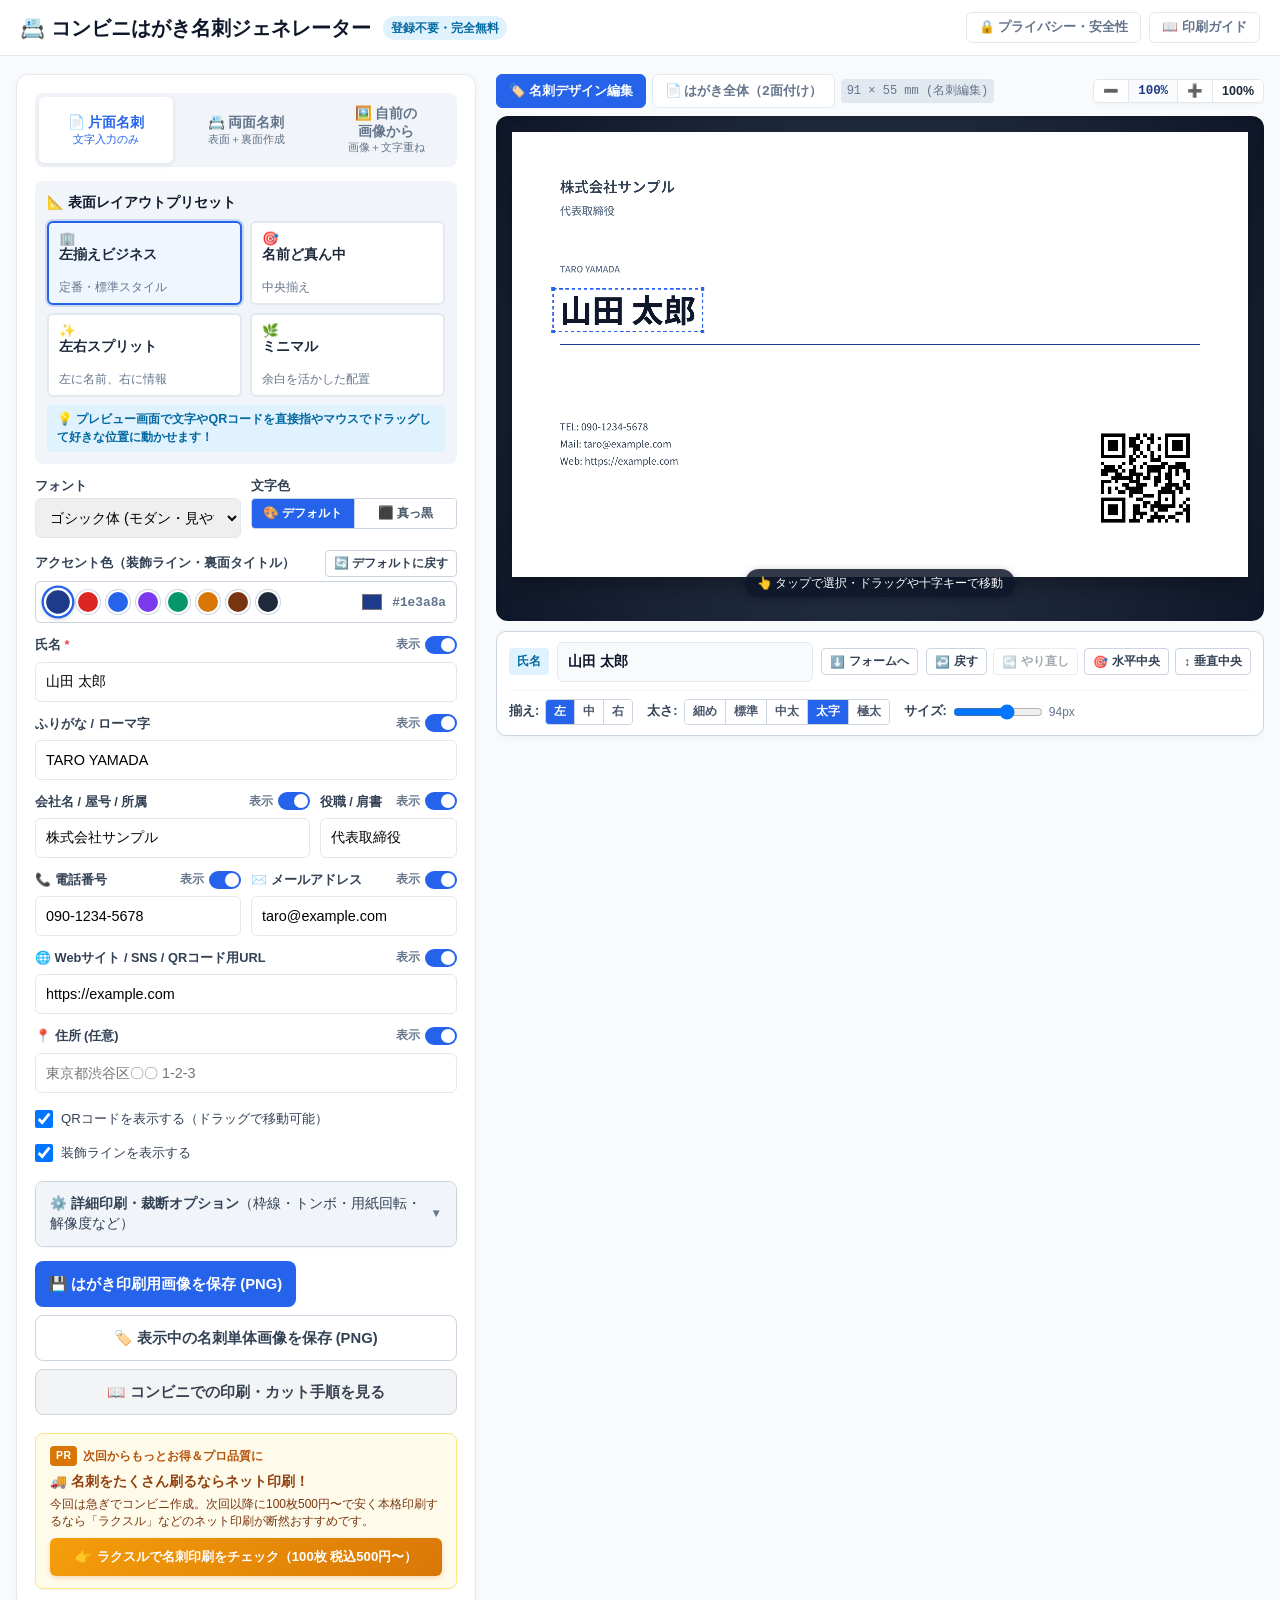
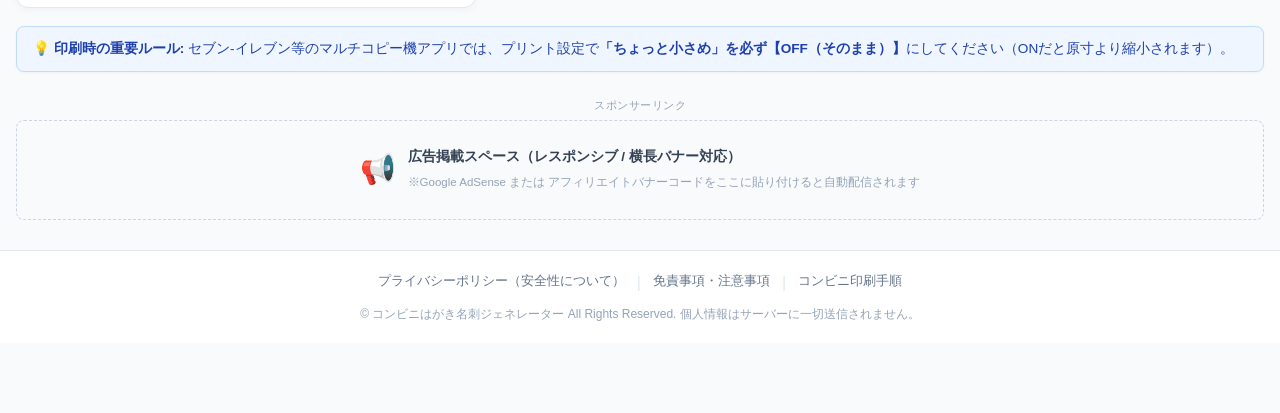
==== web/index.html @ 7e8330ee "Add affiliate PR cards and Google AdSense ad slots" ====
<!DOCTYPE html>
<html lang="ja">
<head>
  <meta charset="UTF-8">
  <meta name="viewport" content="width=device-width, initial-scale=1.0, maximum-scale=1.0, user-scalable=no">
  <title>【完全無料】コンビニはがき名刺ジェネレーター | 登録不要・即日コンビニ印刷</title>
  <meta name="description" content="緊急で名刺が必要なときに！セブン-イレブン等のコンビニはがき用紙（100×148mm）に名刺2枚を面付け＆裁断トンボ付きで作成できる無料Webツール。郵便番号枠を避ける安全配置対応。個人情報はサーバーに一切送信されません。">
  <meta name="keywords" content="名刺, コンビニ, はがき, 印刷, セブンイレブン, 即日, 緊急, 名刺作成, 無料, トンボ, 郵便番号枠回避">
  
  <!-- OGP / SNS Card -->
  <meta property="og:title" content="【完全無料】コンビニはがき名刺ジェネレーター | 登録不要・即日印刷">
  <meta property="og:description" content="はがき1枚に名刺2枚を面付け＆カッター用トンボ付きで自動生成！郵便番号枠を避ける安全配置に対応したWebツール。">
  <meta property="og:type" content="website">
  <meta name="twitter:card" content="summary_large_image">

  <!-- Google Fonts (Noto Sans JP & Noto Serif JP - 300..900すべての太さに完全対応) -->
  <link rel="preconnect" href="https://fonts.googleapis.com">
  <link rel="preconnect" href="https://fonts.gstatic.com" crossorigin>
  <link href="https://fonts.googleapis.com/css2?family=Noto+Sans+JP:wght@300;400;500;600;700;900&family=Noto+Serif+JP:wght@300;400;500;600;700;900&display=swap" rel="stylesheet">

  <link rel="stylesheet" href="style.css">
  <script src="qrcode.min.js"></script>
</head>
<body>
  <header>
    <div class="header-inner">
      <div class="brand">
        <h1>📇 コンビニはがき名刺ジェネレーター</h1>
        <span class="badge">登録不要・完全無料</span>
      </div>
      <div class="header-links">
        <button type="button" id="btn-privacy-link" class="header-link-btn">🔒 プライバシー・安全性</button>
        <button type="button" id="btn-header-guide" class="header-link-btn">📖 印刷ガイド</button>
      </div>
    </div>
  </header>

  <!-- スマホ用 固定ボトムアクションバー -->
  <div class="mobile-bottom-bar" id="mobile-bottom-bar">
    <button type="button" id="m-btn-scroll-preview" class="m-btn m-btn-view">
      👁️ プレビューを見る
    </button>
    <button type="button" id="m-btn-download" class="m-btn m-btn-save">
      💾 はがき印刷画像を保存
    </button>
  </div>

  <main class="container">
    <!-- 左側: 設定・入力パネル -->
    <section class="panel-left">
      <!-- 3通りの用途別メインタブ -->
      <div class="main-mode-tabs">
        <button class="main-tab-btn active" data-mode="single">
          📄 片面名刺<br><small>文字入力のみ</small>
        </button>
        <button class="main-tab-btn" data-mode="double">
          📇 両面名刺<br><small>表面＋裏面作成</small>
        </button>
        <button class="main-tab-btn" data-mode="upload">
          🖼️ 自前の<br>画像から<small>画像＋文字重ね</small>
        </button>
      </div>

      <!-- ============================================== -->
      <!-- モード①: 片面名刺（文字入力・表面のみ） -->
      <!-- ============================================== -->
      <div id="section-single" class="mode-section active">
        <div id="single-front-slot">
          <!-- 表面入力コンテナ（片面・両面表面で動的共有） -->
          <div id="front-fields-container">
            <!-- レイアウトプリセット選択 -->
            <div class="form-group layout-preset-group">
          <label class="section-label">📐 表面レイアウトプリセット</label>
          <div class="preset-buttons">
            <button type="button" class="preset-btn active" data-preset="left">
              🏢 <strong>左揃えビジネス</strong><br><small>定番・標準スタイル</small>
            </button>
            <button type="button" class="preset-btn" data-preset="center">
              🎯 <strong>名前ど真ん中</strong><br><small>中央揃え</small>
            </button>
            <button type="button" class="preset-btn" data-preset="split">
              ✨ <strong>左右スプリット</strong><br><small>左に名前、右に情報</small>
            </button>
            <button type="button" class="preset-btn" data-preset="minimal">
              🌿 <strong>ミニマル</strong><br><small>余白を活かした配置</small>
            </button>
          </div>
          <p class="drag-hint">💡 <strong>プレビュー画面で文字やQRコードを直接指やマウスでドラッグして好きな位置に動かせます！</strong></p>
        </div>

        <div class="form-row">
          <div class="form-group flex-1">
            <label for="font-family">フォント</label>
            <select id="font-family">
              <option value="sans-serif">ゴシック体 (モダン・見やすい)</option>
              <option value="serif">明朝体 (フォーマル・上品)</option>
            </select>
          </div>
          <div class="form-group flex-1">
            <label>文字色</label>
            <div class="btn-group-toggle" id="group-text-color-mode">
              <button type="button" class="text-color-btn active" data-color-mode="default">🎨 デフォルト</button>
              <button type="button" class="text-color-btn" data-color-mode="black">⬛ 真っ黒</button>
            </div>
          </div>
        </div>

        <div class="form-group">
          <div class="contact-header">
            <label for="theme-color">アクセント色（装飾ライン・裏面タイトル）</label>
            <button type="button" id="btn-reset-theme-color" class="btn-micro" title="デフォルト色(#1e3a8a)に戻す">🔄 デフォルトに戻す</button>
          </div>
          <div class="accent-palette-wrapper">
            <div class="accent-palette" id="accent-palette">
              <button type="button" class="accent-swatch active" data-color="#1e3a8a" title="ネイビー（デフォルト）" style="background-color: #1e3a8a;"></button>
              <button type="button" class="accent-swatch" data-color="#dc2626" title="レッド（赤）" style="background-color: #dc2626;"></button>
              <button type="button" class="accent-swatch" data-color="#2563eb" title="ブルー（青）" style="background-color: #2563eb;"></button>
              <button type="button" class="accent-swatch" data-color="#7c3aed" title="パープル（紫）" style="background-color: #7c3aed;"></button>
              <button type="button" class="accent-swatch" data-color="#059669" title="グリーン（緑）" style="background-color: #059669;"></button>
              <button type="button" class="accent-swatch" data-color="#d97706" title="オレンジ（橙）" style="background-color: #d97706;"></button>
              <button type="button" class="accent-swatch" data-color="#78350f" title="ブラウン（茶）" style="background-color: #78350f;"></button>
              <button type="button" class="accent-swatch" data-color="#1e293b" title="ブラック（墨）" style="background-color: #1e293b;"></button>
            </div>
            <div class="color-picker-inline">
              <input type="color" id="theme-color" value="#1e3a8a" title="自由な色を選択">
              <span id="color-hex-label">#1e3a8a</span>
            </div>
          </div>
        </div>

        <div class="form-group">
          <div class="contact-header">
            <label for="input-name">氏名 <span class="required">*</span></label>
            <label class="contact-toggle-label">
              <span class="toggle-status-text">表示</span>
              <span class="toggle-switch-sm">
                <input type="checkbox" id="check-show-name" checked>
                <span class="toggle-slider-sm"></span>
              </span>
            </label>
          </div>
          <input type="text" id="input-name" placeholder="山田 太郎" value="山田 太郎">
        </div>

        <div class="form-group">
          <div class="contact-header">
            <label for="input-kana">ふりがな / ローマ字</label>
            <label class="contact-toggle-label">
              <span class="toggle-status-text">表示</span>
              <span class="toggle-switch-sm">
                <input type="checkbox" id="check-show-kana" checked>
                <span class="toggle-slider-sm"></span>
              </span>
            </label>
          </div>
          <input type="text" id="input-kana" placeholder="Taro Yamada" value="TARO YAMADA">
        </div>

        <div class="form-row">
          <div class="form-group flex-2">
            <div class="contact-header">
              <label for="input-company">会社名 / 屋号 / 所属</label>
              <label class="contact-toggle-label">
                <span class="toggle-status-text">表示</span>
                <span class="toggle-switch-sm">
                  <input type="checkbox" id="check-show-company" checked>
                  <span class="toggle-slider-sm"></span>
                </span>
              </label>
            </div>
            <input type="text" id="input-company" placeholder="株式会社サンプル" value="株式会社サンプル">
          </div>
          <div class="form-group flex-1">
            <div class="contact-header">
              <label for="input-title">役職 / 肩書</label>
              <label class="contact-toggle-label">
                <span class="toggle-status-text">表示</span>
                <span class="toggle-switch-sm">
                  <input type="checkbox" id="check-show-title" checked>
                  <span class="toggle-slider-sm"></span>
                </span>
              </label>
            </div>
            <input type="text" id="input-title" placeholder="代表取締役" value="代表取締役">
          </div>
        </div>

        <div class="form-row">
          <div class="form-group flex-1">
            <div class="contact-header">
              <label for="input-tel">📞 電話番号</label>
              <label class="contact-toggle-label">
                <span class="toggle-status-text">表示</span>
                <span class="toggle-switch-sm">
                  <input type="checkbox" id="check-show-tel" checked>
                  <span class="toggle-slider-sm"></span>
                </span>
              </label>
            </div>
            <input type="tel" id="input-tel" placeholder="090-1234-5678" value="090-1234-5678">
          </div>
          <div class="form-group flex-1">
            <div class="contact-header">
              <label for="input-email">✉️ メールアドレス</label>
              <label class="contact-toggle-label">
                <span class="toggle-status-text">表示</span>
                <span class="toggle-switch-sm">
                  <input type="checkbox" id="check-show-email" checked>
                  <span class="toggle-slider-sm"></span>
                </span>
              </label>
            </div>
            <input type="email" id="input-email" placeholder="taro@example.com" value="taro@example.com">
          </div>
        </div>

        <div class="form-group">
          <div class="contact-header">
            <label for="input-url">🌐 Webサイト / SNS / QRコード用URL</label>
            <label class="contact-toggle-label">
              <span class="toggle-status-text">表示</span>
              <span class="toggle-switch-sm">
                <input type="checkbox" id="check-show-url" checked>
                <span class="toggle-slider-sm"></span>
              </span>
            </label>
          </div>
          <input type="url" id="input-url" placeholder="https://example.com" value="https://example.com">
        </div>

        <div class="form-group">
          <div class="contact-header">
            <label for="input-address">📍 住所 (任意)</label>
            <label class="contact-toggle-label">
              <span class="toggle-status-text">表示</span>
              <span class="toggle-switch-sm">
                <input type="checkbox" id="check-show-address" checked>
                <span class="toggle-slider-sm"></span>
              </span>
            </label>
          </div>
          <input type="text" id="input-address" placeholder="東京都渋谷区〇〇 1-2-3">
        </div>

        <div class="checkbox-group">
          <label><input type="checkbox" id="check-qr" checked> QRコードを表示する（ドラッグで移動可能）</label>
          <label><input type="checkbox" id="check-line" checked> 装飾ラインを表示する</label>
        </div>
          </div><!-- /#front-fields-container -->
        </div><!-- /#single-front-slot -->
      </div>

      <!-- ============================================== -->
      <!-- モード②: 両面名刺（表面＋裏面作成） -->
      <!-- ============================================== -->
      <div id="section-double" class="mode-section">
        <!-- 表面/裏面 編集切り替えサブタブ -->
        <div class="double-side-tabs">
          <button type="button" class="side-tab-btn active" data-side="front">
            1️⃣ 表面を編集
          </button>
          <button type="button" class="side-tab-btn" data-side="back">
            2️⃣ 裏面を編集
          </button>
        </div>

        <div class="double-info-banner">
          <span>💡 表面・裏面ともにプレビュー上で文字や装飾ラインをドラッグして自由にレイアウトできます。</span>
        </div>

        <!-- 表面選択時スロット（表面タブ選択時に front-fields-container がここに配置されます） -->
        <div id="double-front-slot"></div>

        <!-- 裏面編集専用フィールド（裏面選択時に表示） -->
        <div id="double-back-fields" class="hidden">
          <div class="form-group layout-preset-group">
            <label class="section-label">📐 裏面レイアウトプリセット</label>
            <div class="preset-buttons">
              <button type="button" class="back-preset-btn active" data-preset="business">
                🏢 <strong>事業内容型</strong><br><small>業務一覧・メッセージ</small>
              </button>
              <button type="button" class="back-preset-btn" data-preset="english">
                🌐 <strong>英語表記型</strong><br><small>English Version</small>
              </button>
              <button type="button" class="back-preset-btn" data-preset="sns_qr">
                📱 <strong>大型QR型</strong><br><small>SNS・Web誘導</small>
              </button>
              <button type="button" class="back-preset-btn" data-preset="minimal_back">
                🌿 <strong>シンプル枠型</strong><br><small>スッキリしたデザイン</small>
              </button>
            </div>
            <p class="drag-hint">💡 <strong>右のプレビュー画面で裏面の文字やQRコード、装飾ラインも直接ドラッグして動かせます！</strong></p>
          </div>

          <div class="form-row">
            <div class="form-group flex-1">
              <label for="back-font-family">フォント（両面共通）</label>
              <select id="back-font-family">
                <option value="sans-serif">ゴシック体 (モダン・見やすい)</option>
                <option value="serif">明朝体 (フォーマル・上品)</option>
              </select>
            </div>
            <div class="form-group flex-1">
              <label>文字色（両面共通）</label>
              <div class="btn-group-toggle" id="group-back-text-color-mode">
                <button type="button" class="back-text-color-btn active" data-color-mode="default">🎨 デフォルト</button>
                <button type="button" class="back-text-color-btn" data-color-mode="black">⬛ 真っ黒</button>
              </div>
            </div>
          </div>

          <div class="form-group">
            <div class="contact-header">
              <label for="back-theme-color">アクセント色（装飾ライン・タイトル）</label>
              <button type="button" id="btn-reset-back-theme-color" class="btn-micro" title="デフォルト色(#1e3a8a)に戻す">🔄 デフォルトに戻す</button>
            </div>
            <div class="accent-palette-wrapper">
              <div class="accent-palette" id="back-accent-palette">
                <button type="button" class="accent-swatch active" data-color="#1e3a8a" title="ネイビー（デフォルト）" style="background-color: #1e3a8a;"></button>
                <button type="button" class="accent-swatch" data-color="#dc2626" title="レッド（赤）" style="background-color: #dc2626;"></button>
                <button type="button" class="accent-swatch" data-color="#2563eb" title="ブルー（青）" style="background-color: #2563eb;"></button>
                <button type="button" class="accent-swatch" data-color="#7c3aed" title="パープル（紫）" style="background-color: #7c3aed;"></button>
                <button type="button" class="accent-swatch" data-color="#059669" title="グリーン（緑）" style="background-color: #059669;"></button>
                <button type="button" class="accent-swatch" data-color="#d97706" title="オレンジ（橙）" style="background-color: #d97706;"></button>
                <button type="button" class="accent-swatch" data-color="#78350f" title="ブラウン（茶）" style="background-color: #78350f;"></button>
                <button type="button" class="accent-swatch" data-color="#1e293b" title="ブラック（墨）" style="background-color: #1e293b;"></button>
              </div>
              <div class="color-picker-inline">
                <input type="color" id="back-theme-color" value="#1e3a8a" title="自由な色を選択">
                <span id="back-color-hex-label">#1e3a8a</span>
              </div>
            </div>
          </div>

          <div class="form-group">
            <div class="contact-header">
              <label for="input-back-heading">裏面タイトル / 見出し</label>
              <label class="contact-toggle-label">
                <span class="toggle-status-text">表示</span>
                <span class="toggle-switch-sm">
                  <input type="checkbox" id="check-show-back-heading" checked>
                  <span class="toggle-slider-sm"></span>
                </span>
              </label>
            </div>
            <input type="text" id="input-back-heading" value="BUSINESS / 事業内容" placeholder="BUSINESS / 事業内容">
          </div>

          <div class="form-group">
            <div class="contact-header">
              <label for="input-back-text1">項目1 / サービス名</label>
              <label class="contact-toggle-label">
                <span class="toggle-status-text">表示</span>
                <span class="toggle-switch-sm">
                  <input type="checkbox" id="check-show-back-text1" checked>
                  <span class="toggle-slider-sm"></span>
                </span>
              </label>
            </div>
            <input type="text" id="input-back-text1" value="・Webシステム・アプリ開発" placeholder="・サービス名や業務内容">
          </div>

          <div class="form-group">
            <div class="contact-header">
              <label for="input-back-text2">項目2 / メッセージ</label>
              <label class="contact-toggle-label">
                <span class="toggle-status-text">表示</span>
                <span class="toggle-switch-sm">
                  <input type="checkbox" id="check-show-back-text2" checked>
                  <span class="toggle-slider-sm"></span>
                </span>
              </label>
            </div>
            <input type="text" id="input-back-text2" value="・UI/UXデザイン・各種制作" placeholder="・資格、理念、アピールポイント">
          </div>

          <div class="form-group">
            <div class="contact-header">
              <label for="input-back-text3">項目3 / 補足情報</label>
              <label class="contact-toggle-label">
                <span class="toggle-status-text">表示</span>
                <span class="toggle-switch-sm">
                  <input type="checkbox" id="check-show-back-text3" checked>
                  <span class="toggle-slider-sm"></span>
                </span>
              </label>
            </div>
            <input type="text" id="input-back-text3" value="お気軽にお問い合わせください。" placeholder="・営業時間、SNSアカウント等">
          </div>

          <div class="form-group">
            <div class="contact-header">
              <label for="input-back-text4">項目4 / 追加情報 (任意)</label>
              <label class="contact-toggle-label">
                <span class="toggle-status-text">表示</span>
                <span class="toggle-switch-sm">
                  <input type="checkbox" id="check-show-back-text4" checked>
                  <span class="toggle-slider-sm"></span>
                </span>
              </label>
            </div>
            <input type="text" id="input-back-text4" value="TEL: 090-1234-5678 / 受付 9:00〜18:00" placeholder="・追加メッセージ、連絡先、営業時間など">
          </div>

          <div class="form-group">
            <label for="input-back-qr-url">裏面QRコード用URL (任意)</label>
            <input type="url" id="input-back-qr-url" placeholder="https://example.com" value="https://example.com">
          </div>

          <div class="checkbox-group">
            <label><input type="checkbox" id="check-back-line" checked> 装飾ラインを表示する（ドラッグ移動可能）</label>
            <label><input type="checkbox" id="check-back-qr" checked> 裏面にQRコードを表示する（ドラッグ移動可能）</label>
            <label><input type="checkbox" id="check-back-border" checked> 裏面に飾り枠を表示する</label>
          </div>
        </div>
      </div>

      <!-- ============================================== -->
      <!-- モード③: 外部画像ファイルから配置 -->
      <!-- ============================================== -->
      <div id="section-upload" class="mode-section">
        <div class="upload-mode-selector">
          <label><input type="radio" name="upload_type" value="single" checked> 表面のみ（同じ画像を上下に2枚印刷）</label>
          <label><input type="radio" name="upload_type" value="double"> 両面用（表面画像と裏面画像を別々に配置）</label>
        </div>

        <div class="form-group">
          <label id="label-file-top">名刺画像ファイル（表面 / 背景）</label>
          <div class="drop-zone" id="drop-zone-top">
            <input type="file" id="file-top" accept="image/*" class="file-input">
            <div class="drop-msg" id="drop-msg-top">
              <span class="icon">📁</span>
              <p>画像ファイルをタップまたはドラッグして選択</p>
              <small>Canva等の背景画像、ロゴ入り画像、名刺画像</small>
            </div>
            <img id="preview-img-top" class="upload-preview hidden" alt="Top Card">
          </div>
          <div id="upload-clear-top-wrapper" class="hidden" style="margin-top:4px; text-align:right;">
            <button type="button" id="btn-clear-img-top" class="btn-micro">✕ 画像を解除して白地に戻す</button>
          </div>
        </div>

        <div class="form-group hidden" id="group-bottom-upload">
          <label>名刺画像ファイル（裏面用）</label>
          <div class="drop-zone" id="drop-zone-bot">
            <input type="file" id="file-bot" accept="image/*" class="file-input">
            <div class="drop-msg" id="drop-msg-bot">
              <span class="icon">📁</span>
              <p>裏面用画像を選択</p>
            </div>
            <img id="preview-img-bot" class="upload-preview hidden" alt="Bottom Card">
          </div>
          <div id="upload-clear-bot-wrapper" class="hidden" style="margin-top:4px; text-align:right;">
            <button type="button" id="btn-clear-img-bot" class="btn-micro">✕ 画像を解除</button>
          </div>
        </div>

        <!-- 画像の上に文字を乗せる設定パネル -->
        <div class="overlay-text-panel">
          <div class="overlay-panel-header">
            <h4>✍️ 画像の上に名前や文字を重ねる</h4>
            <label class="toggle-switch">
              <input type="checkbox" id="check-overlay-text" checked>
              <span class="toggle-slider"></span>
            </label>
          </div>

          <div id="overlay-text-controls">
            <p class="overlay-hint">
              💡 <strong>画像を読み込んだ後、右のプレビュー画面で名前や連絡先を直接ドラッグして、画像のお好みの位置に合わせられます！</strong>
            </p>

            <div class="form-row">
              <div class="form-group flex-1">
                <label>文字の基本色</label>
                <div class="btn-group-toggle">
                  <button type="button" class="btn-text-color active" data-color="#0f172a">⚫ 黒文字</button>
                  <button type="button" class="btn-text-color" data-color="#ffffff">⚪ 白文字</button>
                </div>
              </div>
              <div class="form-group flex-1">
                <label for="upload-theme-color">アクセント色</label>
                <input type="color" id="upload-theme-color" value="#1e3a8a">
              </div>
            </div>

            <!-- 画像の上に重ねるテキストフォーム ＆ 個別ON/OFFスイッチ -->
            <div class="overlay-form-fields">
              <div class="form-row">
                <div class="form-group flex-1">
                  <div class="contact-header">
                    <label for="upload-input-name">氏名 <span class="required">*</span></label>
                    <label class="contact-toggle-label">
                      <span class="toggle-status-text">表示</span>
                      <span class="toggle-switch-sm">
                        <input type="checkbox" id="upload-check-show-name" checked>
                        <span class="toggle-slider-sm"></span>
                      </span>
                    </label>
                  </div>
                  <input type="text" id="upload-input-name" placeholder="山田 太郎" value="山田 太郎">
                </div>
                <div class="form-group flex-1">
                  <div class="contact-header">
                    <label for="upload-input-kana">ふりがな / ローマ字</label>
                    <label class="contact-toggle-label">
                      <span class="toggle-status-text">表示</span>
                      <span class="toggle-switch-sm">
                        <input type="checkbox" id="upload-check-show-kana" checked>
                        <span class="toggle-slider-sm"></span>
                      </span>
                    </label>
                  </div>
                  <input type="text" id="upload-input-kana" placeholder="Taro Yamada" value="TARO YAMADA">
                </div>
              </div>

              <div class="form-row">
                <div class="form-group flex-2">
                  <div class="contact-header">
                    <label for="upload-input-company">会社名 / 所属</label>
                    <label class="contact-toggle-label">
                      <span class="toggle-status-text">表示</span>
                      <span class="toggle-switch-sm">
                        <input type="checkbox" id="upload-check-show-company" checked>
                        <span class="toggle-slider-sm"></span>
                      </span>
                    </label>
                  </div>
                  <input type="text" id="upload-input-company" placeholder="株式会社サンプル" value="株式会社サンプル">
                </div>
                <div class="form-group flex-1">
                  <div class="contact-header">
                    <label for="upload-input-title">役職 / 肩書</label>
                    <label class="contact-toggle-label">
                      <span class="toggle-status-text">表示</span>
                      <span class="toggle-switch-sm">
                        <input type="checkbox" id="upload-check-show-title" checked>
                        <span class="toggle-slider-sm"></span>
                      </span>
                    </label>
                  </div>
                  <input type="text" id="upload-input-title" placeholder="代表取締役" value="代表取締役">
                </div>
              </div>

              <div class="form-row">
                <div class="form-group flex-1">
                  <div class="contact-header">
                    <label for="upload-input-tel">📞 電話番号</label>
                    <label class="contact-toggle-label">
                      <span class="toggle-status-text">表示</span>
                      <span class="toggle-switch-sm">
                        <input type="checkbox" id="upload-check-show-tel" checked>
                        <span class="toggle-slider-sm"></span>
                      </span>
                    </label>
                  </div>
                  <input type="tel" id="upload-input-tel" placeholder="090-1234-5678" value="090-1234-5678">
                </div>
                <div class="form-group flex-1">
                  <div class="contact-header">
                    <label for="upload-input-email">✉️ メールアドレス</label>
                    <label class="contact-toggle-label">
                      <span class="toggle-status-text">表示</span>
                      <span class="toggle-switch-sm">
                        <input type="checkbox" id="upload-check-show-email" checked>
                        <span class="toggle-slider-sm"></span>
                      </span>
                    </label>
                  </div>
                  <input type="email" id="upload-input-email" placeholder="taro@example.com" value="taro@example.com">
                </div>
              </div>

              <div class="form-group">
                <div class="contact-header">
                  <label for="upload-input-url">🌐 Webサイト / SNS / QR用URL</label>
                  <label class="contact-toggle-label">
                    <span class="toggle-status-text">表示</span>
                    <span class="toggle-switch-sm">
                      <input type="checkbox" id="upload-check-show-url" checked>
                      <span class="toggle-slider-sm"></span>
                    </span>
                  </label>
                </div>
                <input type="url" id="upload-input-url" placeholder="https://example.com" value="https://example.com">
              </div>

              <div class="form-group">
                <div class="contact-header">
                  <label for="upload-input-address">📍 住所 (任意)</label>
                  <label class="contact-toggle-label">
                    <span class="toggle-status-text">表示</span>
                    <span class="toggle-switch-sm">
                      <input type="checkbox" id="upload-check-show-address" checked>
                      <span class="toggle-slider-sm"></span>
                    </span>
                  </label>
                </div>
                <input type="text" id="upload-input-address" placeholder="東京都渋谷区〇〇 1-2-3">
              </div>

              <div class="checkbox-group">
                <label><input type="checkbox" id="upload-check-qr" checked> QRコードを表示する（ドラッグ移動可能）</label>
                <label><input type="checkbox" id="upload-check-line" checked> 装飾ラインを表示する</label>
              </div>
            </div>
          </div>
        </div>
      </div>

      <!-- 共通印刷オプション（折りたたみ式アコーディオン） -->
      <details class="options-box print-options-accordion" id="print-options-details">
        <summary class="accordion-summary">
          <span class="accordion-title">⚙️ <strong>詳細印刷・裁断オプション</strong>（枠線・トンボ・用紙回転・解像度など）</span>
          <span class="accordion-arrow">▼</span>
        </summary>
        <div class="accordion-body">
          <!-- ★ 郵便番号枠回避オプション（デフォルトON） -->
          <div class="checkbox-group" id="opt-avoid-postal-group">
            <label>
              <input type="checkbox" id="opt-avoid-postal" checked>
              <strong>📮 郵便番号枠を避ける（少し下に配置）</strong>
            </label>
            <span class="hint">はがきの赤い郵便番号枠に名刺が被らないよう、上余白を広げて全体を約6mm下に下げます。両面印刷時の裏表の位置も自動でピッタリ一致します。</span>
          </div>

          <div class="checkbox-group" id="opt-rotate-group">
            <label>
              <input type="checkbox" id="opt-rotate">
              <strong>【印刷ズレ防止】裏面用180度回転</strong>
              <span class="hint">コンビニ機の給紙クセ（左右の寄り）を相殺するため天地を逆にします</span>
            </label>
          </div>

          <div class="checkbox-group">
            <label>
              <input type="checkbox" id="opt-border" checked>
              カッター/ハサミ用ガイド枠線（薄いグレー）を表示
            </label>
          </div>

          <div class="checkbox-group">
            <label>
              <input type="checkbox" id="opt-cropmarks" checked>
              プロ仕様トンボ（トリムマーク）を表示
            </label>
          </div>

          <div class="form-row">
            <div class="form-group flex-1">
              <label for="opt-gap">名刺間の間隔</label>
              <select id="opt-gap">
                <option value="0" selected>0mm (ピッタリ接合・カット5回で最少)</option>
                <option value="4">4mm (余裕マージン)</option>
              </select>
            </div>
            <div class="form-group flex-1">
              <label for="opt-dpi">解像度</label>
              <select id="opt-dpi">
                <option value="1200">1200 DPI (超高解像度・プロ印刷用)</option>
                <option value="600" selected>600 DPI (最高画質・標準推奨)</option>
                <option value="300">300 DPI (軽量)</option>
              </select>
            </div>
          </div>
        </div>
      </details>

      <!-- アクションボタン群 -->
      <div class="action-buttons">
        <!-- 片面・画像モード用 -->
        <div id="actions-single">
          <button id="btn-download-hagaki" class="btn btn-primary">
            💾 はがき印刷用画像を保存 (PNG)
          </button>
        </div>

        <!-- 両面名刺用アクション -->
        <div id="actions-double" class="hidden double-actions">
          <button id="btn-download-front" class="btn btn-primary">
            💾 ① 表面用はがき画像を保存 (PNG)
          </button>
          <button id="btn-download-back" class="btn btn-secondary">
            💾 ② 裏面用はがき画像を保存 (180度回転済)
          </button>
        </div>

        <button id="btn-download-card" class="btn btn-outline">
          🏷️ 表示中の名刺単体画像を保存 (PNG)
        </button>
        <button id="btn-show-guide" class="btn btn-info">
          📖 コンビニでの印刷・カット手順を見る
        </button>
        <div class="rule-banner-mobile">
          <p>💡 <strong>印刷時の重要ルール:</strong><br>セブン-イレブン等のマルチコピー機アプリでは、プリント設定で<strong>「ちょっと小さめ」を必ず【OFF（そのまま）】</strong>にしてください（ONだと原寸より縮小されます）。</p>
        </div>

        <!-- PR: ネット印刷アフィリエイト導線 -->
        <div class="affiliate-banner-box">
          <div class="affiliate-header">
            <span class="affiliate-badge">PR</span>
            <span class="affiliate-label">次回からもっとお得＆プロ品質に</span>
          </div>
          <div class="affiliate-body">
            <p class="affiliate-title">🚚 <strong>名刺をたくさん刷るならネット印刷！</strong></p>
            <p class="affiliate-desc">今回は急ぎでコンビニ作成。次回以降に100枚500円〜で安く本格印刷するなら「ラクスル」などのネット印刷が断然おすすめです。</p>
            <a href="https://raksul.com/print/card/" class="affiliate-link-btn" target="_blank" rel="noopener sponsored" id="link-affiliate-raksul">
              <span>👉</span> ラクスルで名刺印刷をチェック（100枚 税込500円〜）
            </a>
          </div>
        </div>
      </div>
    </section>

    <!-- 右側: リアルタイムプレビュー＆エディタ（画面固定） -->
    <section class="panel-right" id="preview-section">
      <!-- ビューモード切り替えタブ -->
      <div class="view-mode-tabs" id="view-mode-tabs">
        <button type="button" class="view-tab-btn active" id="tab-view-card" data-view="card">
          🏷️ 名刺デザイン編集
        </button>
        <button type="button" class="view-tab-btn" id="tab-view-hagaki" data-view="hagaki">
          📄 はがき全体（2面付け）
        </button>
        <span id="canvas-size-info" class="size-info-tag">91 × 55 mm</span>

        <!-- プレビュー拡大縮小コントロール -->
        <div class="preview-zoom-bar" id="preview-zoom-bar">
          <button type="button" id="btn-zoom-out" class="btn-zoom" title="プレビューを縮小 (➖)">➖</button>
          <button type="button" id="btn-zoom-reset" class="btn-zoom btn-zoom-level" title="100%（標準フィット）に戻す">100%</button>
          <button type="button" id="btn-zoom-in" class="btn-zoom" title="プレビューを拡大 (➕)">➕</button>
          <button type="button" id="btn-zoom-fit" class="btn-zoom" title="画面サイズに合わせる">100%</button>
        </div>

        <button type="button" id="btn-toggle-preview-size" class="btn-micro preview-toggle-btn" title="プレビュー枠の折りたたみ切り替え">
          <span id="preview-toggle-icon">🔼</span> <span id="preview-toggle-text">折りたたむ</span>
        </button>
      </div>

      <!-- プレビューキャンバスコンテナ -->
      <div class="preview-container" id="preview-container">
        <!-- オフスクリーン高精細キャンバス -->
        <canvas id="export-canvas" style="display:none;"></canvas>
        <canvas id="card-export-canvas" style="display:none;"></canvas>
        <canvas id="back-card-export-canvas" style="display:none;"></canvas>

        <div class="canvas-wrapper" id="canvas-wrapper">
          <canvas id="preview-canvas" tabindex="0"></canvas>
        </div>

        <!-- ドラッグ操作ヒント -->
        <div id="drag-overlay-tip" class="drag-overlay-tip">
          <span class="hint-text-pc">👆 タップで選択・ドラッグや十字キーで移動</span>
          <span class="hint-text-mobile">👆 タップで選択・ドラッグで移動</span>
        </div>
      </div>

      <!-- ★ 選択中要素の統合エディタ（クイック文字編集 ＆ 位置・揃え・サイズ調整） -->
      <div id="element-editor-panel" class="element-editor-panel">
        <div class="editor-header-row" id="quick-edit-bar">
          <div class="editor-input-group">
            <span class="quick-edit-tag" id="quick-edit-tag">氏名</span>
            <strong id="selected-element-name" style="display:none;">氏名</strong>
            <input type="text" id="quick-edit-input" class="quick-edit-input" placeholder="タップした文字をここですぐ編集できます" value="山田 太郎">
            <button type="button" id="btn-jump-to-input" class="btn-micro" title="左のフォーム該当位置へ移動"><span class="btn-icon">⬇️</span><span class="btn-label">フォームへ</span></button>
          </div>
          <div class="toolbar-micro-actions">
            <button type="button" id="btn-undo" class="btn-micro" title="移動を元に戻す (Ctrl+Z)" disabled style="opacity: 0.45;"><span class="btn-icon">↩️</span><span class="btn-label">戻す</span></button>
            <button type="button" id="btn-redo" class="btn-micro" title="やり直す (Ctrl+Y)" disabled style="opacity: 0.45;"><span class="btn-icon">↪️</span><span class="btn-label">やり直し</span></button>
            <button type="button" id="btn-center-element" class="btn-micro" title="水平中央に配置"><span class="btn-icon">🎯</span><span class="btn-label">水平中央</span></button>
            <button type="button" id="btn-vcenter-element" class="btn-micro" title="垂直中央に配置"><span class="btn-icon">↕️</span><span class="btn-label">垂直中央</span></button>
            <button type="button" id="btn-close-element-editor" class="btn-micro btn-close-editor" title="調整パネルを閉じる"><span class="btn-icon">✕</span><span class="btn-label">閉じる</span></button>
          </div>
        </div>

        <div class="toolbar-controls" id="element-toolbar">
          <div class="toolbar-item" id="toolbar-item-align">
            <label>揃え:</label>
            <div class="btn-group-toggle">
              <button type="button" class="align-btn" data-align="left">左</button>
              <button type="button" class="align-btn active" data-align="center">中</button>
              <button type="button" class="align-btn" data-align="right">右</button>
            </div>
          </div>
          <div class="toolbar-item" id="toolbar-item-weight">
            <label>太さ:</label>
            <div class="btn-group-toggle">
              <button type="button" class="weight-btn" data-weight="300">細め</button>
              <button type="button" class="weight-btn" data-weight="400">標準</button>
              <button type="button" class="weight-btn" data-weight="600">中太</button>
              <button type="button" class="weight-btn active" data-weight="700">太字</button>
              <button type="button" class="weight-btn" data-weight="900">極太</button>
            </div>
          </div>
          <div class="toolbar-item flex-1" id="toolbar-item-size">
            <label>サイズ:</label>
            <input type="range" id="element-size-slider" min="16" max="140" value="96">
            <span id="element-size-label">96px</span>
          </div>
        </div>
      </div>
    </section>
  </main>

  <!-- 印刷時の重要ルール（ページ最下部・全体表示） -->
  <div class="bottom-guide-banner">
    <div class="guide-summary">
      <p>💡 <strong>印刷時の重要ルール:</strong> セブン-イレブン等のマルチコピー機アプリでは、プリント設定で<strong>「ちょっと小さめ」を必ず【OFF（そのまま）】</strong>にしてください（ONだと原寸より縮小されます）。</p>
    </div>
  </div>

  <!-- ディスプレイ広告・スポンサーリンク枠（Google AdSense用） -->
  <div class="ad-container-bottom">
    <div class="ad-header">
      <span class="ad-label">スポンサーリンク</span>
    </div>
    <div class="ad-slot-placeholder" id="ad-slot-footer">
      <!-- 
        【Google AdSense 設置場所】
        アドセンスの審査通過後、発行された <ins class="adsbygoogle" ...> タグをここに挿入します
      -->
      <div class="ad-placeholder-content">
        <span class="ad-placeholder-icon">📢</span>
        <div class="ad-placeholder-text">
          <strong>広告掲載スペース（レスポンシブ / 横長バナー対応）</strong>
          <small>※Google AdSense または アフィリエイトバナーコードをここに貼り付けると自動配信されます</small>
        </div>
      </div>
    </div>
  </div>

  <!-- フッター -->
  <footer>
    <div class="footer-inner">
      <div class="footer-links">
        <a href="#privacy" id="link-footer-privacy">プライバシーポリシー（安全性について）</a>
        <span class="sep">|</span>
        <a href="#disclaimer" id="link-footer-disclaimer">免責事項・注意事項</a>
        <span class="sep">|</span>
        <a href="#guide" id="link-footer-guide">コンビニ印刷手順</a>
      </div>
      <p class="copyright">© コンビニはがき名刺ジェネレーター All Rights Reserved. 個人情報はサーバーに一切送信されません。</p>
    </div>
  </footer>

  <!-- 印刷ガイドモーダル -->
  <div id="guide-modal" class="modal hidden">
    <div class="modal-content">
      <div class="modal-header">
        <h2>🖨️ コンビニはがき名刺 印刷＆カッティング完全ガイド</h2>
        <button id="modal-close" class="modal-close-btn">&times;</button>
      </div>
      <div class="modal-body">
        <div class="guide-step">
          <div class="step-num">1</div>
          <div class="step-desc">
            <h3>アプリに画像を保存・登録</h3>
            <p>スマホアプリ<strong>「セブン-イレブン マルチコピー」</strong>を開き、[はがきプリント] → [アプリでプリント設定] → [そのままプリント] を選択。生成したPNG画像（表面用・裏面用）を登録してQRコードを作成します。</p>
            <p class="caution">⚠️ <strong>最重要:</strong> 設定画面で<strong>「ちょっと小さめ」は必ず【OFF】</strong>にしてください（ONだと名刺が縮小されてしまいます）。</p>
          </div>
        </div>

        <div class="guide-step">
          <div class="step-num">2</div>
          <div class="step-desc">
            <h3>セブン-イレブンで印刷</h3>
            <p>コピー機で「はがきプリント」を選び、QRコードを読み込ませます。</p>
            <p>用紙はマルチコピー機備え付けの「私製はがき」用紙、または自分で持ち込んだインクジェット・レーザー用はがき用紙を案内に従ってトレイにセットして印刷します。</p>
          </div>
        </div>

        <div class="guide-step">
          <div class="step-num">3</div>
          <div class="step-desc">
            <h3>郵便番号枠の回避＆両面印刷の位置合わせ</h3>
            <p>当ツールの<strong>「📮 郵便番号枠を避ける」</strong>が有効な場合、名刺全体が自動的に約6mm下に配置され、郵便番号の赤枠を完全に避けて印刷されます。</p>
            <p>両面印刷の場合：</p>
            <ul>
              <li>裏面用画像は自動的に180度反転されて出力されます。</li>
              <li>表面を印刷し終えた用紙を、<strong>天地（上下）を逆にしてトレイにセット</strong>してください。</li>
              <li>これにより、表面と裏面の印刷位置がズレず、透かしたときにピッタリ一致します！</li>
            </ul>
          </div>
        </div>

        <div class="guide-step">
          <div class="step-num">4</div>
          <div class="step-desc">
            <h3>カッターで美しくカット</h3>
            <p>用意するもの：カッターマット、定規（できれば金属フチ付きカッター定規）、カッター。</p>
            <ol>
              <li>まず<strong>左右の縦カット</strong>を行います（用紙端のトンボ線に定規を合わせる）。</li>
              <li>次に<strong>上下端の横カット</strong>を行います。</li>
              <li>最後に<strong>中央の横カット</strong>をスパッと入れれば、ぴったり91×55mmの名刺が2枚完成します！</li>
            </ol>
            <p class="tip">💡 角丸にしたい場合は、文具店や100円均一の「かどまるPRO」等の角丸パンチを使うとプロ級の仕上がりになります。</p>
          </div>
        </div>

        <!-- PR: おすすめ道具アフィリエイト枠 -->
        <div class="guide-tool-recommend">
          <h4>✂️ プロ級にきれいに仕上がるおすすめ道具 (PR)</h4>
          <div class="tool-grid">
            <a href="https://www.amazon.co.jp/s?k=%E3%82%AB%E3%83%83%E3%83%88%E5%AE%9A%E8%A6%8F+%E3%82%A2%E3%83%AB%E3%83%9F" class="tool-card" target="_blank" rel="noopener sponsored">
              <span class="tool-icon">📏</span>
              <div class="tool-info">
                <strong>アルミカッター定規</strong>
                <small>金属フチで刃が滑らず安全・直線カット</small>
              </div>
            </a>
            <a href="https://www.amazon.co.jp/s?k=%E3%82%AB%E3%83%83%E3%82%BF%E3%83%BC%E3%83%9E%E3%83%83%E3%83%88+A4" class="tool-card" target="_blank" rel="noopener sponsored">
              <span class="tool-icon">🟩</span>
              <div class="tool-info">
                <strong>カッターマット (A4)</strong>
                <small>机を傷つけず刃も長持ちする必須品</small>
              </div>
            </a>
            <a href="https://www.amazon.co.jp/s?k=%E3%81%8B%E3%81%A9%E3%81%BE%E3%82%8BPRO" class="tool-card" target="_blank" rel="noopener sponsored">
              <span class="tool-icon">📐</span>
              <div class="tool-info">
                <strong>かどまるPRO</strong>
                <small>名刺の角をパチンと丸くして高級感UP</small>
              </div>
            </a>
          </div>
        </div>
      </div>
      <div class="modal-footer">
        <button id="modal-close-btn2" class="btn btn-primary">閉じる</button>
      </div>
    </div>
  </div>

  <!-- プライバシー・免責事項モーダル -->
  <div id="privacy-modal" class="modal hidden">
    <div class="modal-content">
      <div class="modal-header">
        <h2>🔒 プライバシーポリシー＆免責事項</h2>
        <button id="privacy-modal-close" class="modal-close-btn">&times;</button>
      </div>
      <div class="modal-body policy-body">
        <h3>1. 個人情報の取り扱い（完全クライアント動作）</h3>
        <p>当サービス「コンビニはがき名刺ジェネレーター」は、入力された氏名・電話番号・メールアドレス・住所、およびアップロードされた画像を<strong>外部のサーバーに送信・保存・収集することは一切ありません</strong>。</p>
        <p>すべての画像生成処理・暗号化処理はお客様の端末（ブラウザ内のメモリ）上でのみ完結して実行されます。完全なオフライン状態（機内モード）でも安全にご利用いただけます。</p>

        <h3>2. アクセス解析・Cookieについて</h3>
        <p>サービスの改善・品質向上のため、匿名のトラフィックデータ（Google Analytics等）を収集する場合があります。これらのデータに個人を特定できる情報は含まれません。</p>

        <h3>3. 免責事項</h3>
        <ul>
          <li>当サービスで生成された画像データを用いて生じた印刷不良、各コンビニエンスストアのマルチコピー機の個体差や給紙ズレ、その他の損害に関して、当サイトは一切の責任を負いません。</li>
          <li>重要な商談や正式な用途で使用される名刺については、あらかじめテスト印刷を行うか、専門の印刷業者様のご利用を推奨いたします。</li>
          <li>各コンビニエンスストアチェーン様およびサービス名（セブン-イレブン等）は、各社の商標または登録商標です。当サービスは各コンビニ各社様とは提携・関係するものではありません。</li>
        </ul>
      </div>
      <div class="modal-footer">
        <button id="privacy-modal-close-btn2" class="btn btn-primary">閉じる</button>
      </div>
    </div>
  </div>

  <script src="app.js"></script>
</body>
</html>
---- web/style.css ----
@import url('https://fonts.googleapis.com/css2?family=Noto+Sans+JP:wght@300;400;500;600;700;900&family=Noto+Serif+JP:wght@300;400;500;600;700;900&display=swap');

:root {
  --primary-color: #2563eb;
  --primary-hover: #1d4ed8;
  --secondary-color: #4b5563;
  --secondary-hover: #374151;
  --bg-color: #f8fafc;
  --panel-bg: #ffffff;
  --border-color: #e2e8f0;
  --text-main: #1e293b;
  --text-muted: #64748b;
  --accent-color: #059669;
}

* {
  box-sizing: border-box;
  margin: 0;
  padding: 0;
}

html, body {
  width: 100%;
  position: relative;
}

body {
  font-family: -apple-system, BlinkMacSystemFont, "Segoe UI", Roboto, "Helvetica Neue", Arial, sans-serif;
  background-color: var(--bg-color);
  color: var(--text-main);
  line-height: 1.5;
  padding-bottom: 70px;
}

/* ヘッダー */
header {
  background: #ffffff;
  border-bottom: 1px solid var(--border-color);
  padding: 12px 20px;
}

.header-inner {
  max-width: 1440px;
  margin: 0 auto;
  display: flex;
  align-items: center;
  justify-content: space-between;
  gap: 12px;
  flex-wrap: wrap;
}

.brand {
  display: flex;
  align-items: center;
  gap: 12px;
  flex-wrap: wrap;
}

header h1 {
  font-size: 1.25rem;
  font-weight: 700;
  color: #0f172a;
}

.badge {
  background-color: #e0f2fe;
  color: #0369a1;
  font-size: 0.75rem;
  font-weight: 600;
  padding: 3px 8px;
  border-radius: 9999px;
}

.header-links {
  display: flex;
  gap: 8px;
}

.header-link-btn {
  background: none;
  border: 1px solid var(--border-color);
  border-radius: 6px;
  padding: 6px 12px;
  font-size: 0.8rem;
  font-weight: 600;
  color: var(--text-muted);
  cursor: pointer;
  transition: all 0.2s;
}

.header-link-btn:hover {
  background: #f1f5f9;
  color: var(--primary-color);
  border-color: #93c5fd;
}

/* モバイル用 固定ボトムバー */
.mobile-bottom-bar {
  display: none;
  position: fixed;
  bottom: 0;
  left: 0;
  right: 0;
  background: #ffffff;
  border-top: 1px solid var(--border-color);
  padding: 10px 16px;
  z-index: 900;
  box-shadow: 0 -4px 12px rgba(0, 0, 0, 0.08);
  gap: 10px;
}

.m-btn {
  flex: 1;
  padding: 12px;
  border: none;
  border-radius: 8px;
  font-size: 0.9rem;
  font-weight: 700;
  cursor: pointer;
  display: flex;
  align-items: center;
  justify-content: center;
  gap: 6px;
}

.m-btn-view {
  background: #f1f5f9;
  color: #334155;
  border: 1px solid #cbd5e1;
}

.m-btn-save {
  background: var(--primary-color);
  color: white;
}

/* メインコンテナ */
.container {
  max-width: 1440px;
  margin: 18px auto;
  padding: 0 16px;
  display: grid;
  grid-template-columns: 460px 1fr;
  align-items: flex-start; /* 画面固定 sticky のために必須 */
  gap: 20px;
}

@media (min-width: 961px) {
  /* PC用: 右側のドラッグプレビュー＆エディタを画面固定 */
  .panel-right {
    position: -webkit-sticky;
    position: sticky;
    top: 16px;
    max-height: calc(100vh - 32px);
    overflow-y: auto;
    scrollbar-width: thin;
    padding-bottom: 8px;
  }

  .preview-container {
    max-height: calc(100vh - 270px);
    min-height: 320px;
  }

  #preview-canvas {
    max-height: calc(100vh - 300px);
    width: auto;
    max-width: 100%;
    object-fit: contain;
  }

  /* PC用: スマホ専用バナーは非表示 */
  .rule-banner-mobile {
    display: none !important;
  }
}

@media (max-width: 960px) {
  .container {
    display: flex;
    flex-direction: column;
    margin: 8px auto;
    padding: 0 8px;
    gap: 8px;
    width: 100%;
    max-width: 100%;
    min-width: 0;
    box-sizing: border-box;
  }

  /* スマホ用: 画面上部にドラッグ編集エリアを固定 */
  .panel-right {
    order: 1;
    position: -webkit-sticky;
    position: sticky;
    top: 0;
    z-index: 500;
    background: var(--bg-color);
    padding: 4px 0 6px 0;
    border-bottom: 1px solid var(--border-color);
    box-shadow: 0 4px 14px rgba(0, 0, 0, 0.08);
    width: 100%;
    max-width: 100%;
    min-width: 0;
    box-sizing: border-box;
  }

  /* スマホ版ビュータブ: 上段に2面切替、下段にズーム・サイズを綺麗に整列 */
  .view-mode-tabs {
    display: flex;
    flex-wrap: wrap;
    align-items: center;
    gap: 4px;
    margin-bottom: 4px;
    width: 100%;
    max-width: 100%;
    box-sizing: border-box;
  }

  .view-tab-btn {
    flex: 1 1 calc(50% - 4px);
    text-align: center;
    padding: 6px 4px;
    font-size: 0.78rem;
    white-space: nowrap;
  }

  .preview-zoom-bar {
    display: inline-flex;
    margin-left: auto;
  }

  .btn-zoom {
    padding: 4px 8px;
    font-size: 0.72rem;
  }

  .size-info-tag {
    font-size: 0.68rem;
    padding: 2px 5px;
  }

  .panel-left {
    order: 2;
    padding: 12px;
    margin-bottom: 16px;
    width: 100%;
    max-width: 100%;
    min-width: 0;
    box-sizing: border-box;
  }

  footer {
    padding-bottom: 75px;
    margin-top: 10px;
  }

  .mobile-bottom-bar {
    display: flex;
  }

  .preview-container {
    min-height: unset;
    max-height: 145px;
    padding: 6px;
    border-radius: 8px;
    transition: all 0.25s ease;
    width: 100%;
    max-width: 100%;
    min-width: 0;
    box-sizing: border-box;
    overflow: auto;
    -webkit-overflow-scrolling: touch;
    touch-action: none;
    cursor: grab;
  }

  #preview-canvas {
    max-height: 120px;
    width: auto;
    max-width: 100%;
    object-fit: contain;
    touch-action: none;
  }

  .canvas-wrapper {
    touch-action: none;
  }

  /* ★ スマホ版: 調整パネルはタップ時のみ出現（枠外タップまたは閉じるで非表示） */
  .element-editor-panel {
    display: none;
    margin-top: 4px;
    padding: 8px 10px;
    border-radius: 8px;
    background: #ffffff;
    box-shadow: 0 4px 14px rgba(0, 0, 0, 0.12);
    border: 1px solid #cbd5e1;
    width: 100%;
    max-width: 100%;
    min-width: 0;
    box-sizing: border-box;
    animation: fadeInSlideDown 0.2s cubic-bezier(0.16, 1, 0.3, 1);
  }

  .element-editor-panel.open {
    display: block !important;
  }

  /* ★ スマホ版: ボタンは記号の下に改行して文字を配置（変な位置での文字折り返しを完全防止） */
  .toolbar-micro-actions {
    display: flex !important;
    align-items: stretch;
    gap: 4px;
    width: 100%;
    margin-top: 4px;
  }

  .toolbar-micro-actions .btn-micro {
    flex: 1 1 0;
    display: flex !important;
    flex-direction: column !important;
    align-items: center !important;
    justify-content: center !important;
    text-align: center;
    padding: 5px 2px !important;
    min-width: 0;
    border-radius: 6px;
  }

  .toolbar-micro-actions .btn-micro .btn-icon {
    font-size: 0.85rem;
    line-height: 1;
    margin-bottom: 2px;
  }

  .toolbar-micro-actions .btn-micro .btn-label {
    font-size: 0.65rem;
    line-height: 1.1;
    white-space: nowrap;
    text-align: center;
  }

  .btn-close-editor {
    display: flex !important;
  }

  .drag-overlay-tip {
    font-size: 0.68rem;
    padding: 3px 8px;
    bottom: 4px;
  }

  .bottom-guide-banner {
    display: none !important;
  }

  /* スマホ版: 印刷重要ルールをコンビニ手順ボタン直下に表示 */
  .rule-banner-mobile {
    display: block !important;
    background: #eff6ff;
    border: 1px solid #bfdbfe;
    border-radius: 8px;
    padding: 12px 14px;
    font-size: 0.8rem;
    color: #1e40af;
    line-height: 1.5;
    box-shadow: 0 1px 3px rgba(0, 0, 0, 0.04);
    margin-top: 8px;
    text-align: left;
  }

  .rule-banner-mobile p {
    margin: 0;
  }

  .preview-toggle-btn {
    display: inline-flex;
  }

  header h1 {
    font-size: 1.1rem;
  }
}

/* 左パネル: 入力フォーム */
.panel-left {
  background: var(--panel-bg);
  border: 1px solid var(--border-color);
  border-radius: 12px;
  padding: 18px;
  box-shadow: 0 2px 8px rgba(0, 0, 0, 0.04);
  height: fit-content;
}

/* 3通りの用途別メインタブ */
.main-mode-tabs {
  display: grid;
  grid-template-columns: 1fr 1fr 1fr;
  gap: 6px;
  background: #f1f5f9;
  padding: 4px;
  border-radius: 8px;
  margin-bottom: 14px;
}

.main-tab-btn {
  padding: 8px 6px;
  background: none;
  border: none;
  border-radius: 6px;
  font-size: 0.85rem;
  font-weight: 700;
  color: var(--text-muted);
  cursor: pointer;
  transition: all 0.15s;
  text-align: center;
  line-height: 1.3;
  display: flex;
  flex-direction: column;
  justify-content: center;
  align-items: center;
}

.main-tab-btn small {
  font-size: 0.7rem;
  font-weight: normal;
  display: block;
}

.main-tab-btn:hover {
  color: var(--primary-color);
}

.main-tab-btn.active {
  background: #ffffff;
  color: var(--primary-color);
  box-shadow: 0 2px 6px rgba(0, 0, 0, 0.08);
}

/* 各モードセクション */
.mode-section {
  display: none;
}

.mode-section.active {
  display: block;
}

/* 両面名刺サブタブ */
.double-side-tabs {
  display: flex;
  gap: 8px;
  margin-bottom: 12px;
}

.side-tab-btn {
  flex: 1;
  padding: 10px 8px;
  border: 2px solid var(--border-color);
  background: #ffffff;
  border-radius: 6px;
  font-size: 0.85rem;
  font-weight: 700;
  color: var(--text-muted);
  cursor: pointer;
  transition: all 0.15s;
}

.side-tab-btn.active {
  background: #eff6ff;
  border-color: var(--primary-color);
  color: var(--primary-color);
}

.double-info-banner {
  background: #eff6ff;
  border: 1px solid #bfdbfe;
  border-radius: 6px;
  padding: 8px 12px;
  font-size: 0.78rem;
  color: #1d4ed8;
  margin-bottom: 12px;
}

.subtle-note {
  font-size: 0.75rem;
  color: var(--text-muted);
  margin-top: 6px;
}

/* プリセット選択 */
.layout-preset-group {
  background: #f1f5f9;
  padding: 12px;
  border-radius: 8px;
  margin-bottom: 14px;
}

.section-label {
  font-size: 0.85rem;
  font-weight: 700;
  color: #0f172a;
  margin-bottom: 8px;
}

.preset-buttons {
  display: grid;
  grid-template-columns: 1fr 1fr;
  gap: 8px;
  margin-bottom: 8px;
}

.preset-btn, .back-preset-btn {
  background: #ffffff;
  border: 2px solid var(--border-color);
  border-radius: 6px;
  padding: 8px 10px;
  text-align: left;
  cursor: pointer;
  transition: all 0.15s;
  color: #1e293b;
}

.preset-btn strong, .back-preset-btn strong {
  display: block;
  font-size: 0.875rem;
}

.preset-btn small, .back-preset-btn small {
  color: var(--text-muted);
  font-size: 0.72rem;
}

.preset-btn:hover, .back-preset-btn:hover {
  border-color: #93c5fd;
  background: #eff6ff;
}

.preset-btn.active, .back-preset-btn.active {
  border-color: var(--primary-color);
  background: #eff6ff;
  box-shadow: 0 0 0 2px rgba(37, 99, 235, 0.2);
}

.drag-hint {
  font-size: 0.78rem;
  color: #0369a1;
  background: #e0f2fe;
  padding: 6px 10px;
  border-radius: 4px;
  margin-top: 6px;
  line-height: 1.4;
}

/* 選択中要素の統合エディタパネル */
.element-editor-panel {
  background: #ffffff;
  border: 1px solid #cbd5e1;
  border-radius: 10px;
  padding: 10px 12px;
  margin-top: 10px;
  margin-bottom: 12px;
  box-shadow: 0 2px 6px rgba(0, 0, 0, 0.04);
}

.editor-header-row {
  display: flex;
  align-items: center;
  justify-content: space-between;
  gap: 8px;
  flex-wrap: wrap;
  padding-bottom: 8px;
  border-bottom: 1px solid #f1f5f9;
  margin-bottom: 8px;
}

.editor-input-group {
  display: flex;
  align-items: center;
  gap: 8px;
  flex: 1;
  min-width: 240px;
}

.element-toolbar {
  background: transparent;
  border: none;
  border-radius: 0;
  padding: 0;
  margin-bottom: 0;
}

.toolbar-header {
  display: flex;
  align-items: center;
  justify-content: space-between;
  margin-bottom: 8px;
  font-size: 0.825rem;
  flex-wrap: wrap;
  gap: 6px;
}

.toolbar-micro-actions {
  display: flex;
  gap: 6px;
}

.btn-micro {
  display: inline-flex;
  align-items: center;
  justify-content: center;
  gap: 4px;
  background: #ffffff;
  border: 1px solid #cbd5e1;
  border-radius: 4px;
  padding: 4px 8px;
  font-size: 0.75rem;
  cursor: pointer;
  font-weight: 600;
  color: #334155;
  transition: all 0.15s;
  white-space: nowrap;
}

.btn-micro .btn-icon {
  display: inline-block;
  line-height: 1;
}

.btn-micro .btn-label {
  display: inline-block;
  white-space: nowrap;
}

.btn-micro:hover {
  background: #f1f5f9;
  border-color: #94a3b8;
}

/* PC版では閉じるボタンを非表示（スマホ版のみ表示） */
.btn-close-editor {
  display: none !important;
  background-color: #fee2e2;
  color: #b91c1c;
  border-color: #fca5a5;
  font-weight: 700;
}
.btn-close-editor:hover {
  background-color: #fecaca;
}

@keyframes fadeInSlideDown {
  from {
    opacity: 0;
    transform: translateY(-4px);
  }
  to {
    opacity: 1;
    transform: translateY(0);
  }
}

.toolbar-controls {
  display: flex;
  align-items: center;
  gap: 14px;
  flex-wrap: wrap;
}

.toolbar-item {
  display: flex;
  align-items: center;
  gap: 6px;
  font-size: 0.8rem;
}

.btn-group-toggle {
  display: flex;
  border: 1px solid #cbd5e1;
  border-radius: 4px;
  overflow: hidden;
}

.align-btn, .btn-text-color, .weight-btn {
  background: #ffffff;
  border: none;
  border-right: 1px solid #cbd5e1;
  padding: 4px 8px;
  font-size: 0.74rem;
  cursor: pointer;
  font-weight: 600;
  color: #475569;
  transition: all 0.15s;
}

.align-btn:last-child, .btn-text-color:last-child, .weight-btn:last-child {
  border-right: none;
}

.align-btn.active, .btn-text-color.active, .weight-btn.active {
  background: var(--primary-color);
  color: #ffffff;
}

#element-size-slider {
  width: 90px;
  cursor: pointer;
}

#element-size-label {
  font-size: 0.75rem;
  color: var(--text-muted);
  min-width: 34px;
}

/* 文字色切替ボタン */
.text-color-btn,
.back-text-color-btn {
  flex: 1;
  background: #ffffff;
  border: none;
  border-right: 1px solid #cbd5e1;
  padding: 6px 10px;
  font-size: 0.78rem;
  font-weight: 600;
  color: #475569;
  cursor: pointer;
  transition: all 0.15s;
  text-align: center;
}
.text-color-btn:last-child,
.back-text-color-btn:last-child {
  border-right: none;
}
.text-color-btn.active,
.back-text-color-btn.active {
  background: var(--primary-color);
  color: #ffffff;
}

/* アクセント色パレット */
.accent-palette-wrapper {
  display: flex;
  align-items: center;
  gap: 10px;
  flex-wrap: wrap;
  background: #ffffff;
  border: 1px solid #cbd5e1;
  border-radius: 6px;
  padding: 6px 10px;
}

.accent-palette {
  display: flex;
  align-items: center;
  gap: 6px;
  flex-wrap: wrap;
}

.accent-swatch {
  width: 24px;
  height: 24px;
  border-radius: 50%;
  border: 2px solid #ffffff;
  box-shadow: 0 0 0 1px #cbd5e1;
  cursor: pointer;
  transition: transform 0.15s, box-shadow 0.15s;
}

.accent-swatch:hover {
  transform: scale(1.15);
}

.accent-swatch.active {
  box-shadow: 0 0 0 2px var(--primary-color), 0 2px 5px rgba(0,0,0,0.25);
  transform: scale(1.18);
}

.color-picker-inline {
  display: flex;
  align-items: center;
  gap: 6px;
  margin-left: auto;
}

.color-picker-inline input[type="color"] {
  width: 28px;
  height: 28px;
  border: none;
  border-radius: 4px;
  cursor: pointer;
  background: none;
}

.color-picker-inline span {
  font-family: monospace;
  font-size: 0.78rem;
  color: #64748b;
  font-weight: 600;
}

/* PC/スマホ ヒント表示分け */
.hint-text-mobile {
  display: none;
}
.hint-text-pc {
  display: inline;
}

@media (max-width: 960px) {
  .hint-text-pc {
    display: none;
  }
  .hint-text-mobile {
    display: inline;
  }
}

/* 外部画像用ラジオ */
.upload-mode-selector {
  background: #f8fafc;
  border: 1px solid var(--border-color);
  border-radius: 6px;
  padding: 10px 12px;
  margin-bottom: 12px;
  display: flex;
  flex-direction: column;
  gap: 6px;
  font-size: 0.825rem;
}

.upload-mode-selector label {
  cursor: pointer;
  font-weight: normal;
}

/* 画像の上に文字を乗せるパネル */
.overlay-text-panel {
  background: #f1f5f9;
  border: 1px solid #cbd5e1;
  border-radius: 8px;
  padding: 12px;
  margin-top: 12px;
  margin-bottom: 12px;
}

.overlay-panel-header {
  display: flex;
  justify-content: space-between;
  align-items: center;
  margin-bottom: 8px;
}

.overlay-panel-header h4 {
  font-size: 0.875rem;
  color: #0f172a;
}

.overlay-hint {
  font-size: 0.78rem;
  color: #0369a1;
  background: #e0f2fe;
  padding: 6px 10px;
  border-radius: 4px;
  margin-bottom: 10px;
  line-height: 1.4;
}

/* トグルスイッチ */
.toggle-switch {
  position: relative;
  display: inline-block;
  width: 44px;
  height: 24px;
  margin: 0;
}

.toggle-switch input {
  opacity: 0;
  width: 0;
  height: 0;
}

.toggle-slider {
  position: absolute;
  cursor: pointer;
  top: 0;
  left: 0;
  right: 0;
  bottom: 0;
  background-color: #cbd5e1;
  transition: .3s;
  border-radius: 24px;
}

.toggle-slider:before {
  position: absolute;
  content: "";
  height: 18px;
  width: 18px;
  left: 3px;
  bottom: 3px;
  background-color: white;
  transition: .3s;
  border-radius: 50%;
}

input:checked + .toggle-slider {
  background-color: var(--primary-color);
}

input:checked + .toggle-slider:before {
  transform: translateX(20px);
}

/* 連絡先＆項目の個別ON/OFFスイッチ */
.contact-header {
  display: flex;
  justify-content: space-between;
  align-items: center;
  margin-bottom: 4px;
}

.contact-toggle-label {
  display: inline-flex;
  align-items: center;
  gap: 5px;
  font-size: 0.725rem;
  color: var(--text-muted);
  cursor: pointer;
  user-select: none;
}

.toggle-status-text {
  font-size: 0.72rem;
  font-weight: 600;
  color: #64748b;
}

.toggle-switch-sm {
  position: relative;
  display: inline-block;
  width: 32px;
  height: 18px;
}

.toggle-switch-sm input {
  opacity: 0;
  width: 0;
  height: 0;
}

.toggle-slider-sm {
  position: absolute;
  cursor: pointer;
  top: 0;
  left: 0;
  right: 0;
  bottom: 0;
  background-color: #cbd5e1;
  transition: .2s;
  border-radius: 18px;
}

.toggle-slider-sm:before {
  position: absolute;
  content: "";
  height: 14px;
  width: 14px;
  left: 2px;
  bottom: 2px;
  background-color: white;
  transition: .2s;
  border-radius: 50%;
}

.toggle-switch-sm input:checked + .toggle-slider-sm {
  background-color: var(--primary-color);
}

.toggle-switch-sm input:checked + .toggle-slider-sm:before {
  transform: translateX(14px);
}

.input-disabled-visual {
  opacity: 0.55;
  background-color: #f1f5f9 !important;
  color: #94a3b8 !important;
  border-style: dashed !important;
}

.overlay-form-fields {
  margin-top: 14px;
  padding-top: 14px;
  border-top: 1px dashed #cbd5e1;
}

/* フォーム共通 */
.form-group {
  margin-bottom: 12px;
}

.form-row {
  display: flex;
  gap: 10px;
}

@media (max-width: 480px) {
  .form-row {
    flex-direction: column;
    gap: 8px;
  }
}

.flex-1 { flex: 1; }
.flex-2 { flex: 2; }

label {
  display: block;
  font-size: 0.8rem;
  font-weight: 600;
  color: #334155;
  margin-bottom: 3px;
}

.required {
  color: #ef4444;
}

input[type="text"],
input[type="email"],
input[type="tel"],
input[type="url"],
select {
  width: 100%;
  padding: 8px 10px;
  border: 1px solid var(--border-color);
  border-radius: 6px;
  font-size: 0.9rem;
  outline: none;
  transition: border-color 0.2s;
  min-height: 40px;
}

input[type="text"]:focus,
input[type="email"]:focus,
input[type="tel"]:focus,
input[type="url"]:focus,
select:focus {
  border-color: var(--primary-color);
  box-shadow: 0 0 0 2px rgba(37, 99, 235, 0.15);
}

.color-picker-wrapper {
  display: flex;
  align-items: center;
  gap: 8px;
}

input[type="color"] {
  height: 40px;
  width: 44px;
  border: 1px solid var(--border-color);
  border-radius: 6px;
  cursor: pointer;
  background: none;
  padding: 2px;
}

#color-hex-label {
  font-size: 0.8rem;
  color: var(--text-muted);
  font-family: monospace;
}

.checkbox-group {
  margin: 10px 0;
}

.checkbox-group label {
  display: flex;
  align-items: center;
  gap: 8px;
  font-weight: normal;
  cursor: pointer;
  font-size: 0.825rem;
  margin-bottom: 6px;
  min-height: 28px;
}

.checkbox-group input[type="checkbox"] {
  width: 18px;
  height: 18px;
}

.checkbox-group strong {
  color: #1e40af;
}

/* 郵便番号回避オプション */
#opt-avoid-postal-group {
  background: #eff6ff;
  border: 1px solid #bfdbfe;
  padding: 8px 12px;
  border-radius: 6px;
}

#opt-avoid-postal-group strong {
  color: #b91c1c;
  font-size: 0.875rem;
}

.hint {
  display: block;
  font-size: 0.72rem;
  color: var(--text-muted);
  margin-left: 26px;
  line-height: 1.4;
}

/* アップロードエリア */
.drop-zone {
  border: 2px dashed #cbd5e1;
  border-radius: 8px;
  padding: 16px;
  text-align: center;
  background-color: #f8fafc;
  cursor: pointer;
  position: relative;
  transition: border-color 0.2s;
  min-height: 100px;
  display: flex;
  flex-direction: column;
  justify-content: center;
  align-items: center;
}

.drop-zone:hover {
  border-color: var(--primary-color);
}

.file-input {
  position: absolute;
  inset: 0;
  width: 100%;
  height: 100%;
  opacity: 0;
  cursor: pointer;
}

.drop-msg .icon {
  font-size: 1.6rem;
  display: block;
  margin-bottom: 4px;
}

.drop-msg p {
  font-size: 0.825rem;
  color: #475569;
}

.drop-msg small {
  font-size: 0.72rem;
  color: #94a3b8;
}

.upload-preview {
  max-width: 100%;
  max-height: 110px;
  object-fit: contain;
  margin-top: 6px;
}

.hidden {
  display: none !important;
}

/* 印刷オプションボックス（アコーディオン） */
.options-box {
  background-color: #f1f5f9;
  border-radius: 8px;
  padding: 14px;
  margin: 14px 0;
}

details.options-box.print-options-accordion {
  background-color: #f8fafc;
  border: 1px solid #cbd5e1;
  border-radius: 8px;
  padding: 0;
  margin: 14px 0;
  overflow: hidden;
  box-shadow: 0 1px 3px rgba(0, 0, 0, 0.04);
}

.accordion-summary {
  display: flex;
  align-items: center;
  justify-content: space-between;
  padding: 12px 14px;
  cursor: pointer;
  user-select: none;
  font-size: 0.85rem;
  color: #334155;
  background: #f1f5f9;
  transition: all 0.15s ease;
  list-style: none;
}

.accordion-summary::-webkit-details-marker {
  display: none;
}

.accordion-summary:hover {
  background: #e2e8f0;
  color: #0f172a;
}

.accordion-arrow {
  font-size: 0.72rem;
  color: #64748b;
  transition: transform 0.2s ease;
}

details.print-options-accordion[open] .accordion-arrow {
  transform: rotate(180deg);
}

details.print-options-accordion[open] .accordion-summary {
  border-bottom: 1px solid #cbd5e1;
}

.accordion-body {
  padding: 14px;
  background: #ffffff;
}

.options-box h3 {
  font-size: 0.875rem;
  font-weight: 700;
  color: #1e293b;
  margin-bottom: 8px;
}

/* アクションボタン */
.action-buttons {
  display: flex;
  flex-direction: column;
  gap: 8px;
  margin-top: 14px;
}

.double-actions {
  display: flex;
  flex-direction: column;
  gap: 8px;
}

.btn {
  display: flex;
  align-items: center;
  justify-content: center;
  gap: 8px;
  padding: 12px 14px;
  border: none;
  border-radius: 8px;
  font-size: 0.925rem;
  font-weight: 700;
  cursor: pointer;
  transition: all 0.2s;
  min-height: 46px;
}

.btn-primary {
  background-color: var(--primary-color);
  color: white;
}
.btn-primary:hover {
  background-color: var(--primary-hover);
}

.btn-secondary {
  background-color: #4338ca;
  color: white;
}
.btn-secondary:hover {
  background-color: #3730a3;
}

.btn-outline {
  background-color: #ffffff;
  color: #334155;
  border: 1px solid #cbd5e1;
}
.btn-outline:hover {
  background-color: #f1f5f9;
}

.btn-info {
  background-color: #f3f4f6;
  color: #374151;
  border: 1px solid #d1d5db;
}
.btn-info:hover {
  background-color: #e5e7eb;
}

/* 右パネル: プレビュー＆エディタ */
.panel-right {
  display: flex;
  flex-direction: column;
}

.view-mode-tabs {
  display: flex;
  align-items: center;
  gap: 6px;
  margin-bottom: 8px;
  flex-wrap: wrap;
}

.view-tab-btn {
  background: #ffffff;
  border: 1px solid var(--border-color);
  border-radius: 6px;
  padding: 7px 12px;
  font-size: 0.825rem;
  font-weight: 600;
  color: var(--text-muted);
  cursor: pointer;
  transition: all 0.2s;
}

.view-tab-btn:hover {
  color: var(--primary-color);
  border-color: #93c5fd;
}

.view-tab-btn.active {
  background: var(--primary-color);
  color: #ffffff;
  border-color: var(--primary-color);
}

.size-info-tag {
  font-size: 0.75rem;
  color: var(--text-muted);
  background: #e2e8f0;
  padding: 3px 6px;
  border-radius: 4px;
  font-family: monospace;
}

/* プレビュー拡大縮小コントロールバー */
.preview-zoom-bar {
  display: inline-flex;
  align-items: center;
  background: #ffffff;
  border: 1px solid var(--border-color);
  border-radius: 6px;
  box-shadow: 0 1px 3px rgba(0, 0, 0, 0.05);
  margin-left: auto;
  overflow: hidden;
}

.btn-zoom {
  background: #ffffff;
  border: none;
  border-right: 1px solid var(--border-color);
  color: var(--text-color);
  font-size: 0.78rem;
  font-weight: 600;
  padding: 5px 9px;
  cursor: pointer;
  display: inline-flex;
  align-items: center;
  justify-content: center;
  transition: all 0.15s ease;
  user-select: none;
  line-height: 1;
}

.btn-zoom:last-child {
  border-right: none;
}

.btn-zoom:hover {
  background: #f1f5f9;
  color: #1e3a8a;
}

.btn-zoom:active {
  background: #e2e8f0;
}

.btn-zoom-level {
  min-width: 48px;
  font-family: monospace;
  font-size: 0.78rem;
  color: #1e3a8a;
  background: #f8fafc;
}

.btn-zoom-level:hover {
  background: #e0e7ff;
}

.preview-container {
  flex: 1;
  background: radial-gradient(circle at center, #334155 0%, #0f172a 100%);
  border-radius: 12px;
  padding: 16px;
  display: flex;
  flex-direction: column;
  min-height: 250px;
  box-shadow: inset 0 2px 6px rgba(0, 0, 0, 0.2);
  position: relative;
  user-select: none;
  -webkit-user-select: none;
  overflow: auto;
  scrollbar-width: thin;
  cursor: grab;
}

.preview-container.is-panning,
.preview-container.is-dragging {
  cursor: grabbing !important;
}

.preview-container.is-panning *,
.preview-container.is-dragging * {
  cursor: grabbing !important;
}

.canvas-wrapper {
  background: white;
  box-shadow: 0 10px 25px rgba(0, 0, 0, 0.35);
  border-radius: 4px;
  display: inline-block;
  position: relative;
  line-height: 0;
  touch-action: none;
  max-width: 100%;
  margin: auto;
  flex-shrink: 0;
  transition: width 0.12s ease-out, height 0.12s ease-out;
}

#preview-canvas {
  display: block;
  max-width: 100%;
  height: auto;
  touch-action: none;
}

#preview-canvas:focus {
  outline: none;
}

.preview-toggle-btn {
  display: none;
  background: #f1f5f9;
  border: 1px solid #cbd5e1;
  border-radius: 4px;
  padding: 4px 8px;
  font-size: 0.75rem;
  font-weight: 600;
  color: #334155;
  cursor: pointer;
  align-items: center;
  gap: 4px;
}
.preview-toggle-btn:hover {
  background: #e2e8f0;
}

/* クイック編集バー（統合エディタ内スタイル） */
.quick-edit-bar {
  background: transparent;
  border: none;
  border-radius: 0;
  padding: 0;
  margin-top: 0;
  box-shadow: none;
}

.quick-edit-main {
  display: flex;
  align-items: center;
  gap: 8px;
}

.quick-edit-tag {
  background: #e0f2fe;
  color: #0369a1;
  font-size: 0.78rem;
  font-weight: 700;
  padding: 4px 8px;
  border-radius: 4px;
  white-space: nowrap;
}

.quick-edit-input {
  flex: 1;
  padding: 7px 10px;
  border: 1px solid #cbd5e1;
  border-radius: 6px;
  font-size: 0.92rem;
  color: #0f172a;
  font-weight: 600;
  background: #f8fafc;
  transition: all 0.15s;
}

.quick-edit-input:focus {
  background: #ffffff;
  border-color: var(--primary-color);
  outline: none;
  box-shadow: 0 0 0 3px rgba(37, 99, 235, 0.2);
}

.quick-edit-input:disabled {
  background: #e2e8f0;
  color: #64748b;
  cursor: not-allowed;
}

/* 該当フォーム入力欄のパルス発光ハイライト */
@keyframes inputPulse {
  0% {
    box-shadow: 0 0 0 0 rgba(37, 99, 235, 0.7);
    border-color: #2563eb;
    background-color: #eff6ff;
  }
  50% {
    box-shadow: 0 0 0 8px rgba(37, 99, 235, 0.25);
    border-color: #2563eb;
    background-color: #eff6ff;
  }
  100% {
    box-shadow: 0 0 0 0 rgba(37, 99, 235, 0);
    border-color: #cbd5e1;
  }
}

.input-pulse-highlight {
  animation: inputPulse 1.4s ease-in-out;
  border-color: #2563eb !important;
}

/* プレビュー折りたたみモード（スマホで下部フォームを広く見たい時） */
.preview-collapsed #preview-container {
  display: none !important;
}

.preview-collapsed #element-toolbar,
.preview-collapsed .element-editor-panel {
  display: none !important;
}

.drag-overlay-tip {
  position: sticky;
  bottom: 8px;
  background: rgba(15, 23, 42, 0.85);
  color: #ffffff;
  padding: 5px 12px;
  border-radius: 9999px;
  font-size: 0.75rem;
  pointer-events: none;
  box-shadow: 0 2px 8px rgba(0,0,0,0.25);
  display: flex;
  align-items: center;
  gap: 4px;
  width: fit-content;
  max-width: 90%;
  text-align: center;
  z-index: 5;
  margin: 0 auto;
}

/* ページ最下部の重要ルールバナー */
.bottom-guide-banner {
  max-width: 1400px;
  margin: 14px auto 20px;
  padding: 0 16px;
}

.guide-summary {
  background: #eff6ff;
  border: 1px solid #bfdbfe;
  border-radius: 8px;
  padding: 12px 16px;
  font-size: 0.85rem;
  color: #1e40af;
  line-height: 1.5;
  box-shadow: 0 1px 3px rgba(0, 0, 0, 0.04);
}

/* フッター */
footer {
  margin-top: 30px;
  border-top: 1px solid var(--border-color);
  background: #ffffff;
  padding: 20px 16px;
  text-align: center;
}

.footer-inner {
  max-width: 1200px;
  margin: 0 auto;
}

.footer-links {
  display: flex;
  justify-content: center;
  gap: 12px;
  margin-bottom: 10px;
  flex-wrap: wrap;
}

.footer-links a {
  color: var(--text-muted);
  font-size: 0.8rem;
  text-decoration: none;
}

.footer-links a:hover {
  color: var(--primary-color);
  text-decoration: underline;
}

.footer-links .sep {
  color: var(--border-color);
}

.copyright {
  font-size: 0.75rem;
  color: #94a3b8;
}

/* モーダル */
.modal {
  position: fixed;
  inset: 0;
  background-color: rgba(0, 0, 0, 0.65);
  display: flex;
  align-items: center;
  justify-content: center;
  z-index: 1000;
  padding: 16px;
}

.modal-content {
  background: white;
  width: 100%;
  max-width: 680px;
  border-radius: 12px;
  max-height: 88vh;
  display: flex;
  flex-direction: column;
  box-shadow: 0 20px 40px rgba(0, 0, 0, 0.3);
}

.modal-header {
  padding: 14px 18px;
  border-bottom: 1px solid var(--border-color);
  display: flex;
  justify-content: space-between;
  align-items: center;
}

.modal-header h2 {
  font-size: 1.05rem;
  font-weight: 700;
}

.modal-close-btn {
  background: none;
  border: none;
  font-size: 1.6rem;
  color: var(--text-muted);
  cursor: pointer;
  padding: 0 6px;
}

.modal-body {
  padding: 18px;
  overflow-y: auto;
}

.guide-step {
  display: flex;
  gap: 12px;
  margin-bottom: 16px;
}

.step-num {
  background: var(--primary-color);
  color: white;
  width: 26px;
  height: 26px;
  border-radius: 50%;
  display: flex;
  align-items: center;
  justify-content: center;
  font-weight: 700;
  flex-shrink: 0;
  font-size: 0.8rem;
}

.step-desc h3 {
  font-size: 0.875rem;
  font-weight: 700;
  margin-bottom: 3px;
}

.step-desc p {
  font-size: 0.8rem;
  color: #334155;
  margin-bottom: 4px;
}

.step-desc ul, .step-desc ol {
  font-size: 0.8rem;
  margin-left: 18px;
  margin-bottom: 4px;
}

.step-desc .caution {
  color: #b91c1c;
  background: #fef2f2;
  padding: 5px 8px;
  border-radius: 4px;
}

.step-desc .tip {
  color: #065f46;
  background: #ecfdf5;
  padding: 5px 8px;
  border-radius: 4px;
}

.policy-body h3 {
  font-size: 0.9rem;
  font-weight: 700;
  margin: 12px 0 4px 0;
  color: #0f172a;
}

.policy-body p, .policy-body ul {
  font-size: 0.8rem;
  color: #475569;
  line-height: 1.6;
  margin-bottom: 8px;
}

.policy-body ul {
  margin-left: 20px;
}

.modal-footer {
  padding: 12px 18px;
  border-top: 1px solid var(--border-color);
  text-align: right;
}

/* ========================================================
   収益化・アフィリエイト・広告スタイル
   ======================================================== */

/* 1. ネット印刷アフィリエイトバナー（左パネル・アクション部） */
.affiliate-banner-box {
  background: #fffbeb;
  border: 1px solid #fde68a;
  border-radius: 8px;
  padding: 12px 14px;
  margin-top: 10px;
  box-shadow: 0 1px 3px rgba(0, 0, 0, 0.04);
}

.affiliate-header {
  display: flex;
  align-items: center;
  gap: 6px;
  margin-bottom: 6px;
}

.affiliate-badge {
  background: #d97706;
  color: #ffffff;
  font-size: 0.65rem;
  font-weight: 700;
  padding: 2px 6px;
  border-radius: 4px;
  letter-spacing: 0.5px;
}

.affiliate-label {
  font-size: 0.72rem;
  color: #b45309;
  font-weight: 600;
}

.affiliate-title {
  font-size: 0.85rem;
  font-weight: 700;
  color: #92400e;
  margin: 0 0 4px 0;
}

.affiliate-desc {
  font-size: 0.75rem;
  color: #78350f;
  line-height: 1.4;
  margin: 0 0 8px 0;
}

.affiliate-link-btn {
  display: flex;
  align-items: center;
  justify-content: center;
  gap: 6px;
  background: linear-gradient(135deg, #f59e0b 0%, #d97706 100%);
  color: #ffffff !important;
  text-decoration: none;
  font-size: 0.82rem;
  font-weight: 700;
  padding: 9px 12px;
  border-radius: 6px;
  box-shadow: 0 2px 5px rgba(217, 119, 6, 0.25);
  transition: all 0.2s;
  text-align: center;
}

.affiliate-link-btn:hover {
  background: linear-gradient(135deg, #d97706 0%, #b45309 100%);
  transform: translateY(-1px);
  box-shadow: 0 4px 10px rgba(217, 119, 6, 0.35);
}

/* 2. Google AdSense / ディスプレイ広告枠（フッター上） */
.ad-container-bottom {
  max-width: 1400px;
  margin: 18px auto 0;
  padding: 0 16px;
  box-sizing: border-box;
}

.ad-header {
  text-align: center;
  margin-bottom: 4px;
}

.ad-label {
  font-size: 0.68rem;
  color: #94a3b8;
  letter-spacing: 0.5px;
}

.ad-slot-placeholder {
  min-height: 100px;
  background: #f8fafc;
  border: 1px dashed #cbd5e1;
  border-radius: 8px;
  display: flex;
  align-items: center;
  justify-content: center;
  padding: 16px;
  text-align: center;
  transition: all 0.2s;
}

.ad-placeholder-content {
  display: flex;
  align-items: center;
  justify-content: center;
  gap: 12px;
  color: #64748b;
}

.ad-placeholder-icon {
  font-size: 1.8rem;
}

.ad-placeholder-text {
  text-align: left;
}

.ad-placeholder-text strong {
  display: block;
  font-size: 0.85rem;
  color: #334155;
  margin-bottom: 2px;
}

.ad-placeholder-text small {
  font-size: 0.72rem;
  color: #94a3b8;
}

@media (max-width: 600px) {
  .ad-placeholder-content {
    flex-direction: column;
    gap: 6px;
    text-align: center;
  }
  .ad-placeholder-text {
    text-align: center;
  }
}

/* 3. 印刷ガイドモーダル内: おすすめ道具ツール紹介 (PR) */
.guide-tool-recommend {
  background: #f8fafc;
  border: 1px solid #e2e8f0;
  border-radius: 8px;
  padding: 14px;
  margin-top: 14px;
}

.guide-tool-recommend h4 {
  font-size: 0.85rem;
  font-weight: 700;
  color: #1e293b;
  margin: 0 0 10px 0;
}

.tool-grid {
  display: grid;
  grid-template-columns: repeat(auto-fit, minmax(200px, 1fr));
  gap: 8px;
}

.tool-card {
  display: flex;
  align-items: center;
  gap: 10px;
  background: #ffffff;
  border: 1px solid #e2e8f0;
  border-radius: 6px;
  padding: 8px 10px;
  text-decoration: none;
  transition: all 0.15s ease;
}

.tool-card:hover {
  border-color: #3b82f6;
  box-shadow: 0 2px 6px rgba(59, 130, 246, 0.15);
  transform: translateY(-1px);
}

.tool-icon {
  font-size: 1.5rem;
  flex-shrink: 0;
}

.tool-info {
  display: flex;
  flex-direction: column;
  min-width: 0;
}

.tool-info strong {
  font-size: 0.8rem;
  color: #1e293b;
  line-height: 1.3;
}

.tool-info small {
  font-size: 0.68rem;
  color: #64748b;
  line-height: 1.2;
}
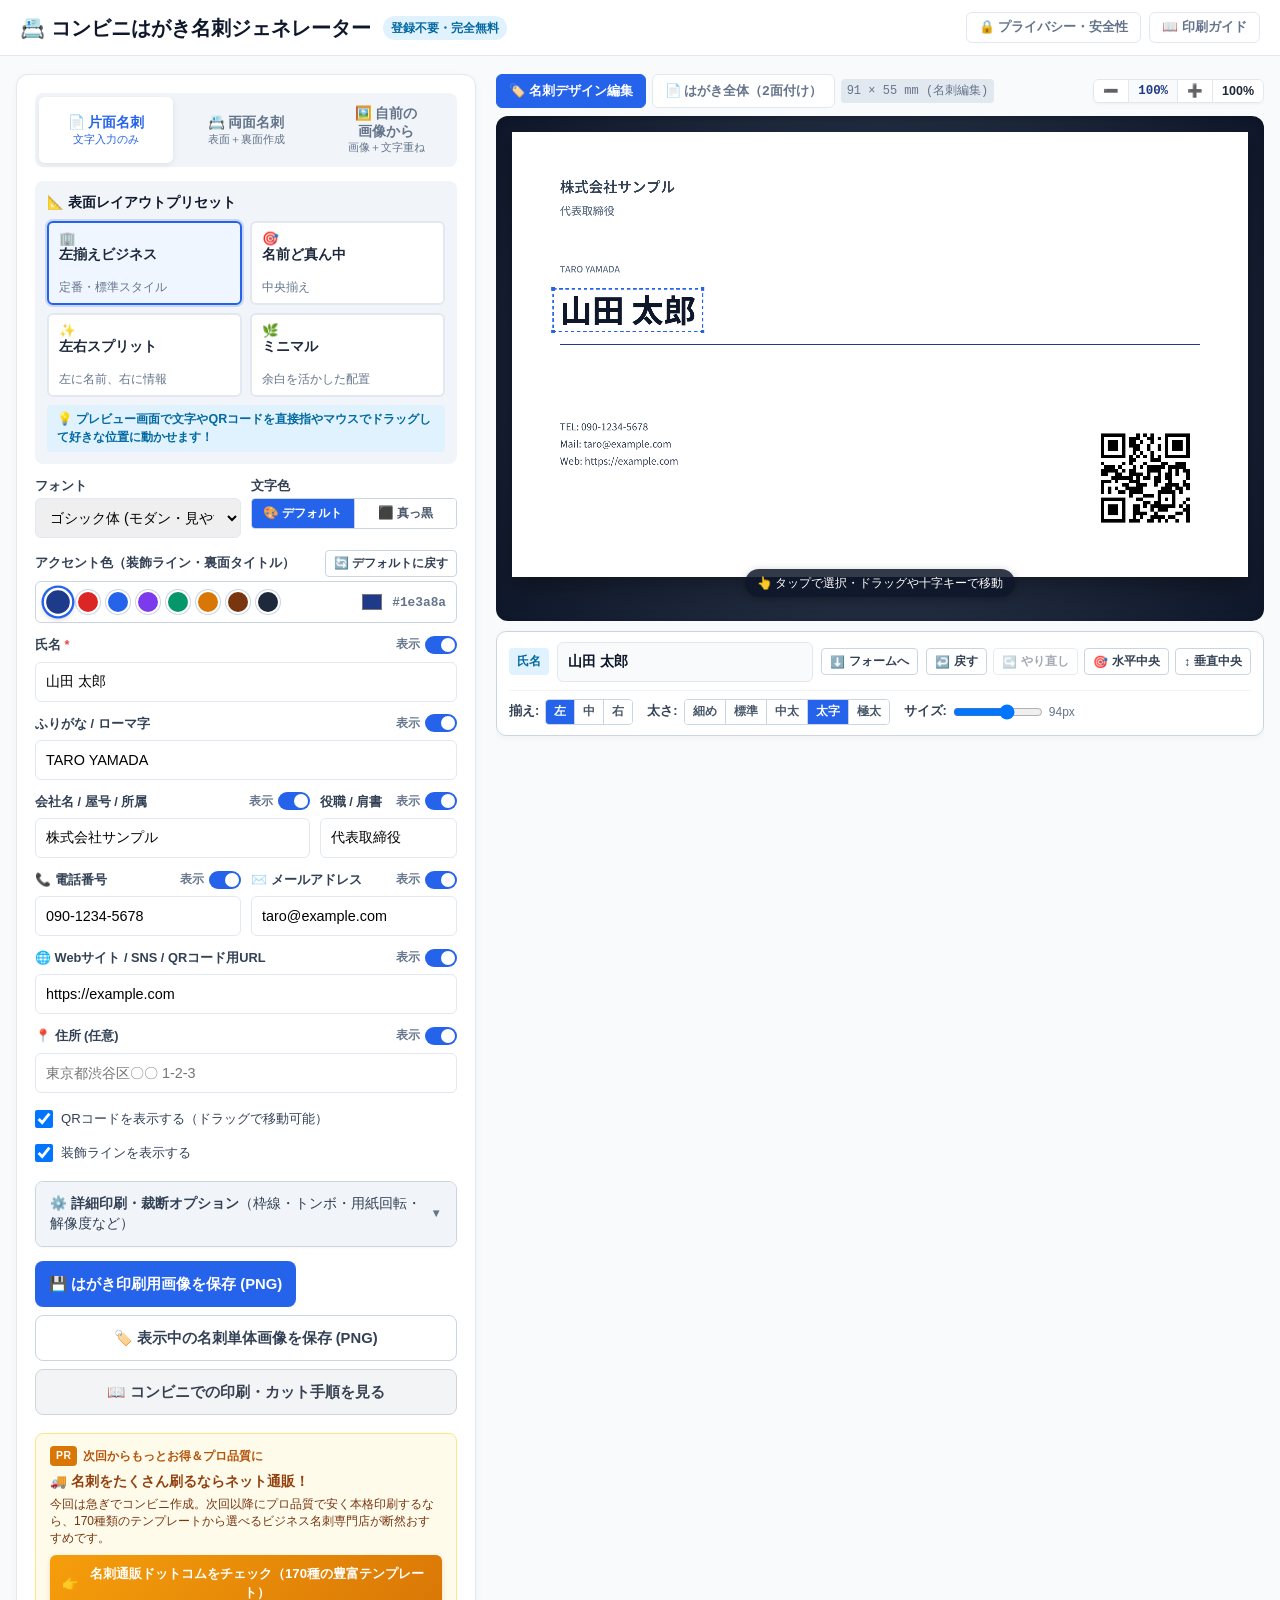
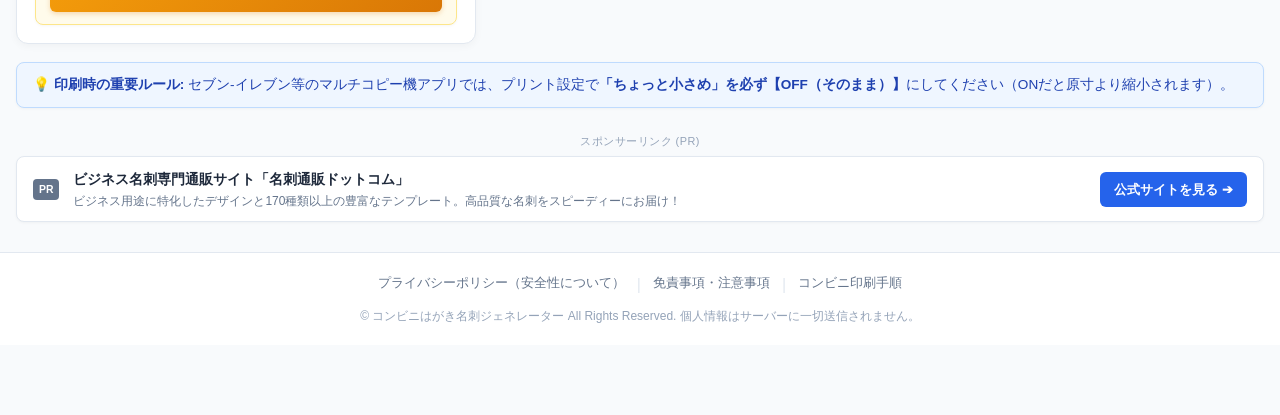
==== commit cf8bb15e: "名刺通販ドットコムのアフィリエイトリンクをサイト内に設置" ====
--- a/web/index.html
+++ b/web/index.html
@@ -704,11 +704,12 @@
             <span class="affiliate-label">次回からもっとお得＆プロ品質に</span>
           </div>
           <div class="affiliate-body">
-            <p class="affiliate-title">🚚 <strong>名刺をたくさん刷るならネット印刷！</strong></p>
-            <p class="affiliate-desc">今回は急ぎでコンビニ作成。次回以降に100枚500円〜で安く本格印刷するなら「ラクスル」などのネット印刷が断然おすすめです。</p>
-            <a href="https://raksul.com/print/card/" class="affiliate-link-btn" target="_blank" rel="noopener sponsored" id="link-affiliate-raksul">
-              <span>👉</span> ラクスルで名刺印刷をチェック（100枚 税込500円〜）
+            <p class="affiliate-title">🚚 <strong>名刺をたくさん刷るならネット通販！</strong></p>
+            <p class="affiliate-desc">今回は急ぎでコンビニ作成。次回以降にプロ品質で安く本格印刷するなら、170種類のテンプレートから選べるビジネス名刺専門店が断然おすすめです。</p>
+            <a href="https://px.a8.net/svt/ejp?a8mat=4BGAV0+28YZ1U+2DS2+BX3J6" class="affiliate-link-btn" target="_blank" rel="nofollow sponsored" id="link-affiliate-meishi-tsuhan">
+              <span>👉</span> 名刺通販ドットコムをチェック（170種の豊富テンプレート）
             </a>
+            <img border="0" width="1" height="1" src="https://www16.a8.net/0.gif?a8mat=4BGAV0+28YZ1U+2DS2+BX3J6" alt="" style="display:none;">
           </div>
         </div>
       </div>
@@ -811,22 +812,22 @@
     </div>
   </div>
 
-  <!-- ディスプレイ広告・スポンサーリンク枠（Google AdSense用） -->
+  <!-- ディスプレイ広告・スポンサーリンク枠 -->
   <div class="ad-container-bottom">
     <div class="ad-header">
-      <span class="ad-label">スポンサーリンク</span>
+      <span class="ad-label">スポンサーリンク (PR)</span>
     </div>
-    <div class="ad-slot-placeholder" id="ad-slot-footer">
-      <!-- 
-        【Google AdSense 設置場所】
-        アドセンスの審査通過後、発行された <ins class="adsbygoogle" ...> タグをここに挿入します
-      -->
-      <div class="ad-placeholder-content">
-        <span class="ad-placeholder-icon">📢</span>
-        <div class="ad-placeholder-text">
-          <strong>広告掲載スペース（レスポンシブ / 横長バナー対応）</strong>
-          <small>※Google AdSense または アフィリエイトバナーコードをここに貼り付けると自動配信されます</small>
-        </div>
+    <div class="ad-card-banner">
+      <div class="ad-card-inner">
+        <div class="ad-card-badge">PR</div>
+        <div class="ad-card-text">
+          <strong>ビジネス名刺専門通販サイト「名刺通販ドットコム」</strong>
+          <p>ビジネス用途に特化したデザインと170種類以上の豊富なテンプレート。高品質な名刺をスピーディーにお届け！</p>
+        </div>
+        <a href="https://px.a8.net/svt/ejp?a8mat=4BGAV0+28YZ1U+2DS2+BWVTE" class="ad-card-btn" target="_blank" rel="nofollow sponsored">
+          公式サイトを見る ➔
+        </a>
+        <img border="0" width="1" height="1" src="https://www12.a8.net/0.gif?a8mat=4BGAV0+28YZ1U+2DS2+BWVTE" alt="" style="display:none;">
       </div>
     </div>
   </div>
--- a/web/style.css
+++ b/web/style.css
@@ -1839,7 +1839,7 @@
   box-shadow: 0 4px 10px rgba(217, 119, 6, 0.35);
 }
 
-/* 2. Google AdSense / ディスプレイ広告枠（フッター上） */
+/* 2. スポンサー広告枠（フッター上） */
 .ad-container-bottom {
   max-width: 1400px;
   margin: 18px auto 0;
@@ -1856,6 +1856,82 @@
   font-size: 0.68rem;
   color: #94a3b8;
   letter-spacing: 0.5px;
+}
+
+.ad-card-banner {
+  background: #ffffff;
+  border: 1px solid #e2e8f0;
+  border-radius: 8px;
+  padding: 12px 16px;
+  box-shadow: 0 1px 3px rgba(0, 0, 0, 0.04);
+}
+
+.ad-card-inner {
+  display: flex;
+  align-items: center;
+  justify-content: space-between;
+  gap: 14px;
+}
+
+.ad-card-badge {
+  background: #64748b;
+  color: #ffffff;
+  font-size: 0.65rem;
+  font-weight: 700;
+  padding: 3px 6px;
+  border-radius: 4px;
+  flex-shrink: 0;
+}
+
+.ad-card-text {
+  flex: 1;
+  min-width: 0;
+}
+
+.ad-card-text strong {
+  display: block;
+  font-size: 0.88rem;
+  color: #1e293b;
+  margin-bottom: 2px;
+}
+
+.ad-card-text p {
+  font-size: 0.75rem;
+  color: #64748b;
+  margin: 0;
+  line-height: 1.4;
+}
+
+.ad-card-btn {
+  background: #2563eb;
+  color: #ffffff !important;
+  text-decoration: none;
+  font-size: 0.8rem;
+  font-weight: 700;
+  padding: 8px 14px;
+  border-radius: 6px;
+  white-space: nowrap;
+  transition: all 0.2s;
+  flex-shrink: 0;
+}
+
+.ad-card-btn:hover {
+  background: #1d4ed8;
+  transform: translateY(-1px);
+  box-shadow: 0 2px 8px rgba(37, 99, 235, 0.25);
+}
+
+@media (max-width: 680px) {
+  .ad-card-inner {
+    flex-direction: column;
+    align-items: flex-start;
+    gap: 10px;
+  }
+  .ad-card-btn {
+    width: 100%;
+    text-align: center;
+    box-sizing: border-box;
+  }
 }
 
 .ad-slot-placeholder {
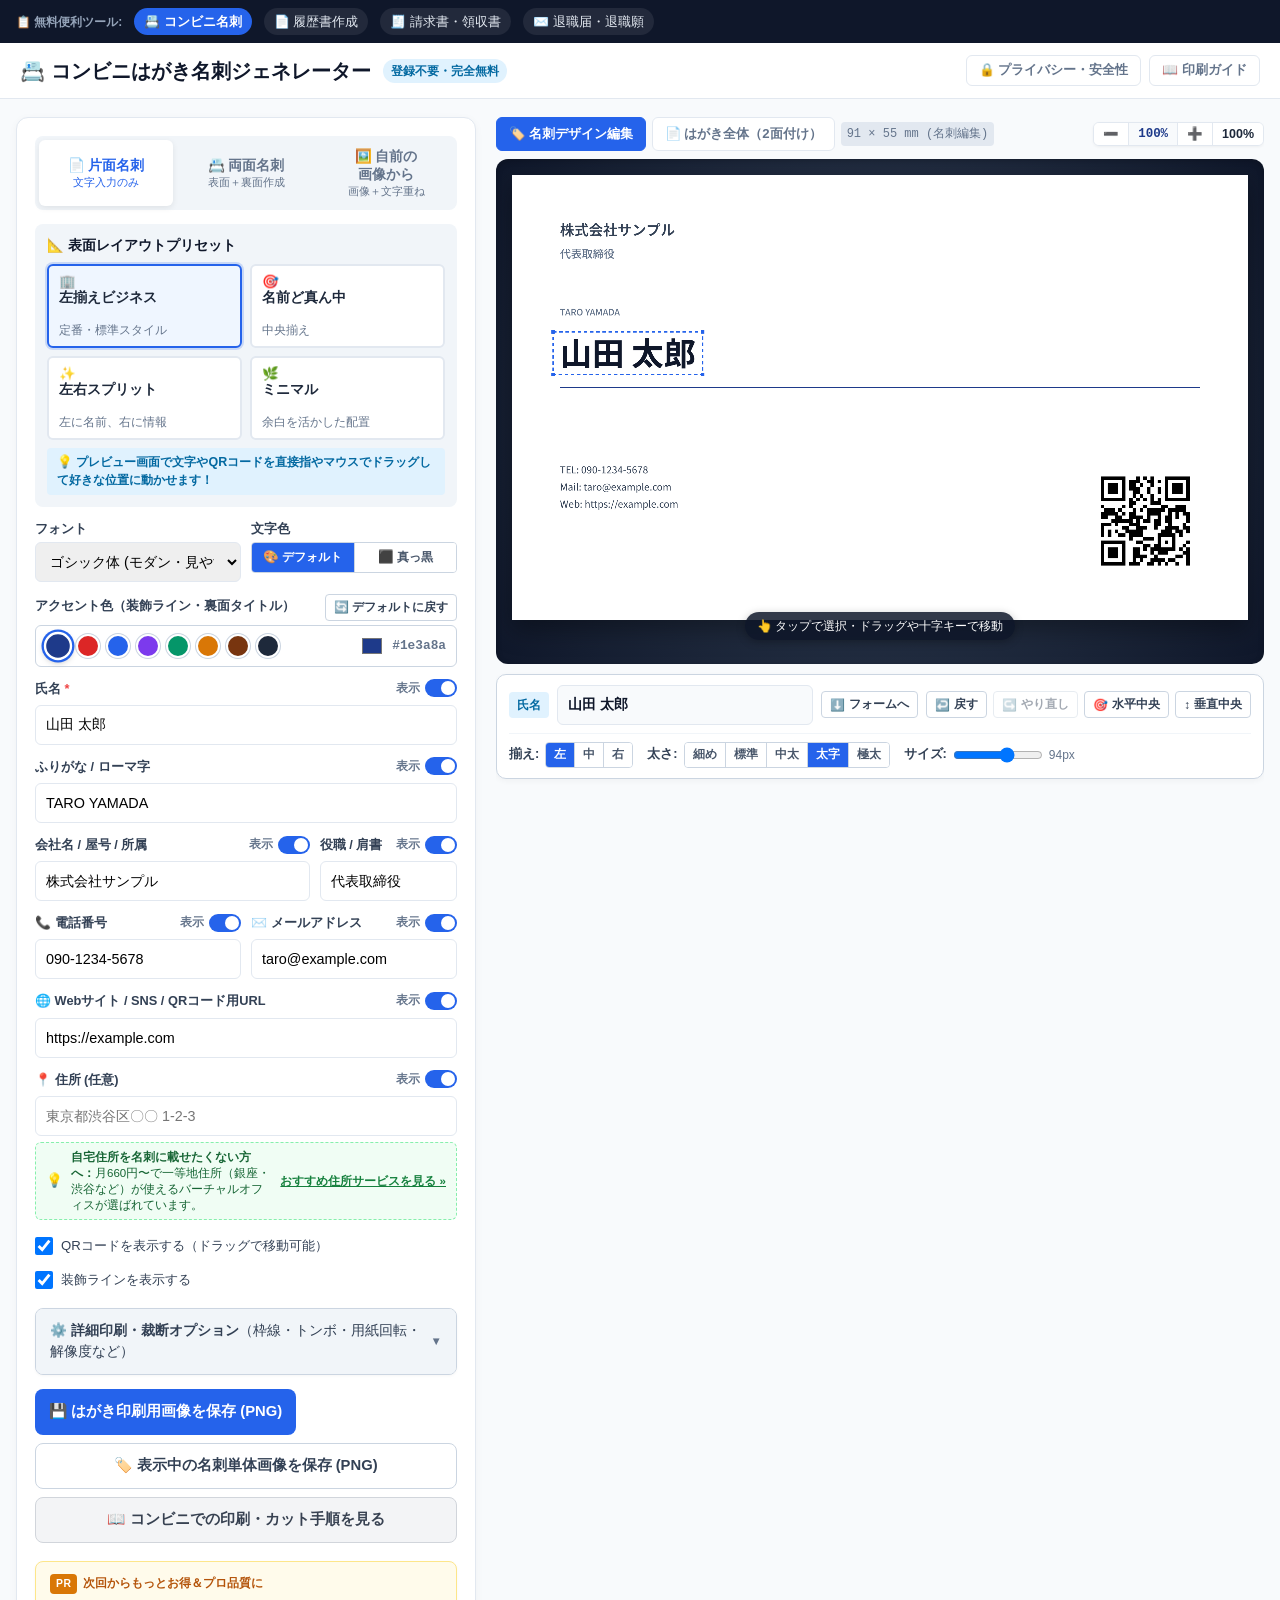
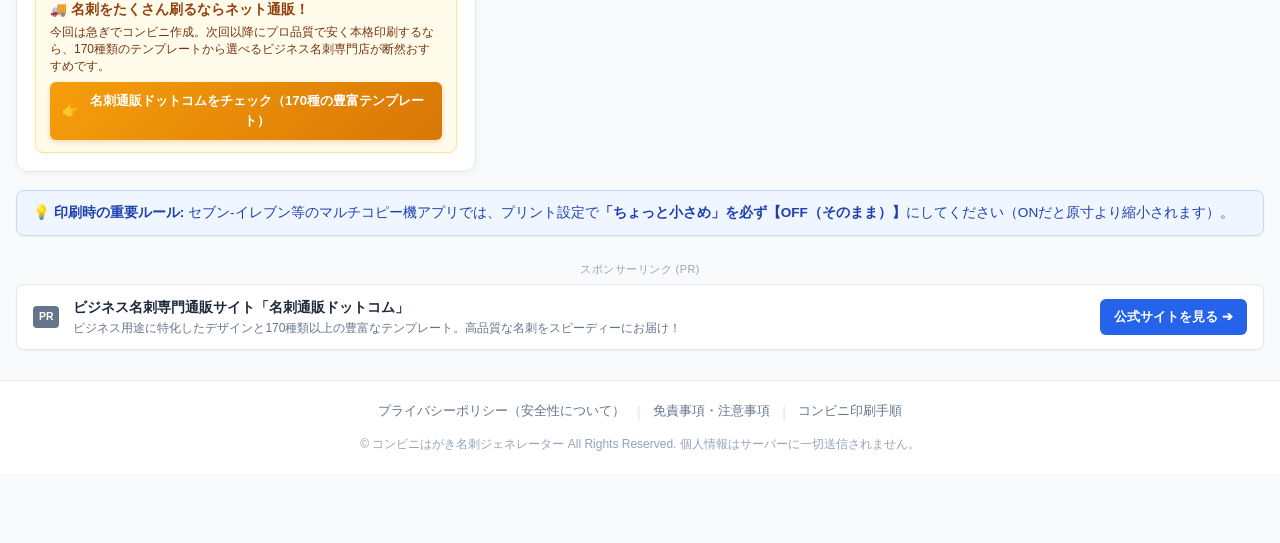
==== commit 9c2fe22e: "feat: Add Resume, Invoice, and Taishoku generators with cross-navigation and monetization hooks" ====
--- a/web/index.html
+++ b/web/index.html
@@ -1,9 +1,19 @@
 <!DOCTYPE html>
 <html lang="ja">
 <head>
+  <!-- Google tag (gtag.js) - Google Analytics 4 -->
+  <script async src="https://www.googletagmanager.com/gtag/js?id=G-R2P1RJMRG0"></script>
+  <script>
+    window.dataLayer = window.dataLayer || [];
+    function gtag(){dataLayer.push(arguments);}
+    gtag('js', new Date());
+    gtag('config', 'G-R2P1RJMRG0');
+  </script>
+
   <meta charset="UTF-8">
   <meta name="viewport" content="width=device-width, initial-scale=1.0, maximum-scale=1.0, user-scalable=no">
   <title>【完全無料】コンビニはがき名刺ジェネレーター | 登録不要・即日コンビニ印刷</title>
+  <meta name="google-site-verification" content="DqHGST5UHbETEO1PT_KtgeQ7X9UvScgCIWJ3kpay-HI">
   <meta name="description" content="緊急で名刺が必要なときに！セブン-イレブン等のコンビニはがき用紙（100×148mm）に名刺2枚を面付け＆裁断トンボ付きで作成できる無料Webツール。郵便番号枠を避ける安全配置対応。個人情報はサーバーに一切送信されません。">
   <meta name="keywords" content="名刺, コンビニ, はがき, 印刷, セブンイレブン, 即日, 緊急, 名刺作成, 無料, トンボ, 郵便番号枠回避">
   
@@ -13,6 +23,34 @@
   <meta property="og:type" content="website">
   <meta name="twitter:card" content="summary_large_image">
 
+  <!-- PWA / Favicon / Web App -->
+  <link rel="manifest" href="manifest.json">
+  <meta name="theme-color" content="#2563eb">
+  <meta name="apple-mobile-web-app-capable" content="yes">
+  <meta name="apple-mobile-web-app-status-bar-style" content="default">
+  <meta name="apple-mobile-web-app-title" content="コンビニはがき名刺ジェネレーター">
+  <link rel="apple-touch-icon" href="apple-touch-icon.png">
+  <link rel="icon" type="image/png" sizes="48x48" href="favicon-48x48.png">
+  <link rel="icon" type="image/png" sizes="32x32" href="favicon-32x32.png">
+  <link rel="icon" type="image/png" sizes="16x16" href="favicon-16x16.png">
+  <link rel="icon" type="image/png" sizes="192x192" href="icon-192.png">
+  <link rel="shortcut icon" href="favicon.ico">
+
+  <!-- 構造化データ (schema.org): Google検索結果のサイト名表示用 -->
+  <script type="application/ld+json">
+  {
+    "@context": "https://schema.org",
+    "@type": "WebSite",
+    "name": "コンビニはがき名刺ジェネレーター",
+    "alternateName": [
+      "はがき名刺ジェネレーター",
+      "はがき名刺",
+      "コンビニ名刺"
+    ],
+    "url": "https://kon-some.github.io/meisi_hagaki/"
+  }
+  </script>
+
   <!-- Google Fonts (Noto Sans JP & Noto Serif JP - 300..900すべての太さに完全対応) -->
   <link rel="preconnect" href="https://fonts.googleapis.com">
   <link rel="preconnect" href="https://fonts.gstatic.com" crossorigin>
@@ -22,6 +60,17 @@
   <script src="qrcode.min.js"></script>
 </head>
 <body>
+  <!-- 姉妹ツールナビゲーションバー -->
+  <nav class="sister-tools-nav">
+    <div class="nav-inner">
+      <span class="nav-label">📋 無料便利ツール:</span>
+      <a href="./" class="tool-link active">📇 コンビニ名刺</a>
+      <a href="./resume/" class="tool-link">📄 履歴書作成</a>
+      <a href="./invoice/" class="tool-link">🧾 請求書・領収書</a>
+      <a href="./taishoku/" class="tool-link">✉️ 退職届・退職願</a>
+    </div>
+  </nav>
+
   <header>
     <div class="header-inner">
       <div class="brand">
@@ -240,6 +289,11 @@
             </label>
           </div>
           <input type="text" id="input-address" placeholder="東京都渋谷区〇〇 1-2-3">
+          <div class="virtual-office-tip">
+            <span class="vo-icon">💡</span>
+            <span class="vo-text"><strong>自宅住所を名刺に載せたくない方へ：</strong>月660円〜で一等地住所（銀座・渋谷など）が使えるバーチャルオフィスが選ばれています。</span>
+            <a href="https://px.a8.net/svt/ejp?a8mat=4BGAV0+28YZ1U+2DS2+BX3J6" target="_blank" rel="nofollow sponsored" class="vo-link">おすすめ住所サービスを見る &raquo;</a>
+          </div>
         </div>
 
         <div class="checkbox-group">
@@ -599,6 +653,11 @@
                   </label>
                 </div>
                 <input type="text" id="upload-input-address" placeholder="東京都渋谷区〇〇 1-2-3">
+                <div class="virtual-office-tip">
+                  <span class="vo-icon">💡</span>
+                  <span class="vo-text"><strong>自宅住所を名刺に伏せたい方へ：</strong>月660円〜で一等地住所を名刺に記載できるバーチャルオフィスが人気です。</span>
+                  <a href="https://px.a8.net/svt/ejp?a8mat=4BGAV0+28YZ1U+2DS2+BX3J6" target="_blank" rel="nofollow sponsored" class="vo-link">おすすめ住所サービスを見る &raquo;</a>
+                </div>
               </div>
 
               <div class="checkbox-group">
@@ -899,34 +958,6 @@
             <p class="tip">💡 角丸にしたい場合は、文具店や100円均一の「かどまるPRO」等の角丸パンチを使うとプロ級の仕上がりになります。</p>
           </div>
         </div>
-
-        <!-- PR: おすすめ道具アフィリエイト枠 -->
-        <div class="guide-tool-recommend">
-          <h4>✂️ プロ級にきれいに仕上がるおすすめ道具 (PR)</h4>
-          <div class="tool-grid">
-            <a href="https://www.amazon.co.jp/s?k=%E3%82%AB%E3%83%83%E3%83%88%E5%AE%9A%E8%A6%8F+%E3%82%A2%E3%83%AB%E3%83%9F" class="tool-card" target="_blank" rel="noopener sponsored">
-              <span class="tool-icon">📏</span>
-              <div class="tool-info">
-                <strong>アルミカッター定規</strong>
-                <small>金属フチで刃が滑らず安全・直線カット</small>
-              </div>
-            </a>
-            <a href="https://www.amazon.co.jp/s?k=%E3%82%AB%E3%83%83%E3%82%BF%E3%83%BC%E3%83%9E%E3%83%83%E3%83%88+A4" class="tool-card" target="_blank" rel="noopener sponsored">
-              <span class="tool-icon">🟩</span>
-              <div class="tool-info">
-                <strong>カッターマット (A4)</strong>
-                <small>机を傷つけず刃も長持ちする必須品</small>
-              </div>
-            </a>
-            <a href="https://www.amazon.co.jp/s?k=%E3%81%8B%E3%81%A9%E3%81%BE%E3%82%8BPRO" class="tool-card" target="_blank" rel="noopener sponsored">
-              <span class="tool-icon">📐</span>
-              <div class="tool-info">
-                <strong>かどまるPRO</strong>
-                <small>名刺の角をパチンと丸くして高級感UP</small>
-              </div>
-            </a>
-          </div>
-        </div>
       </div>
       <div class="modal-footer">
         <button id="modal-close-btn2" class="btn btn-primary">閉じる</button>
@@ -963,5 +994,13 @@
   </div>
 
   <script src="app.js"></script>
+  <script>
+    // PWA Service Worker 登録
+    if ("serviceWorker" in navigator) {
+      window.addEventListener("load", () => {
+        navigator.serviceWorker.register("./sw.js").catch(() => {});
+      });
+    }
+  </script>
 </body>
 </html>
--- a/web/style.css
+++ b/web/style.css
@@ -2048,3 +2048,88 @@
   color: #64748b;
   line-height: 1.2;
 }
+
+/* ========================================================
+   姉妹ツールナビゲーション & バーチャルオフィスPR
+   ======================================================== */
+.sister-tools-nav {
+  background: #0f172a;
+  padding: 8px 16px;
+  overflow-x: auto;
+  white-space: nowrap;
+  -webkit-overflow-scrolling: touch;
+}
+
+.sister-tools-nav .nav-inner {
+  max-width: 1400px;
+  margin: 0 auto;
+  display: flex;
+  align-items: center;
+  gap: 12px;
+}
+
+.sister-tools-nav .nav-label {
+  color: #94a3b8;
+  font-size: 0.75rem;
+  font-weight: 700;
+  flex-shrink: 0;
+}
+
+.sister-tools-nav .tool-link {
+  color: #e2e8f0;
+  text-decoration: none;
+  font-size: 0.8rem;
+  padding: 4px 10px;
+  border-radius: 9999px;
+  background: rgba(255, 255, 255, 0.08);
+  transition: all 0.2s;
+  flex-shrink: 0;
+}
+
+.sister-tools-nav .tool-link:hover {
+  background: rgba(255, 255, 255, 0.2);
+  color: #ffffff;
+}
+
+.sister-tools-nav .tool-link.active {
+  background: #2563eb;
+  color: #ffffff;
+  font-weight: 700;
+}
+
+/* 住所欄直下のバーチャルオフィス案内 */
+.virtual-office-tip {
+  margin-top: 6px;
+  padding: 6px 10px;
+  background: #f0fdf4;
+  border: 1px dashed #86efac;
+  border-radius: 6px;
+  font-size: 0.72rem;
+  line-height: 1.4;
+  color: #166534;
+  display: flex;
+  align-items: center;
+  flex-wrap: wrap;
+  gap: 4px 8px;
+}
+
+.virtual-office-tip .vo-icon {
+  font-size: 0.85rem;
+  flex-shrink: 0;
+}
+
+.virtual-office-tip .vo-text {
+  flex: 1 1 200px;
+}
+
+.virtual-office-tip .vo-link {
+  color: #15803d;
+  font-weight: 700;
+  text-decoration: underline;
+  white-space: nowrap;
+}
+
+.virtual-office-tip .vo-link:hover {
+  color: #166534;
+}
+
